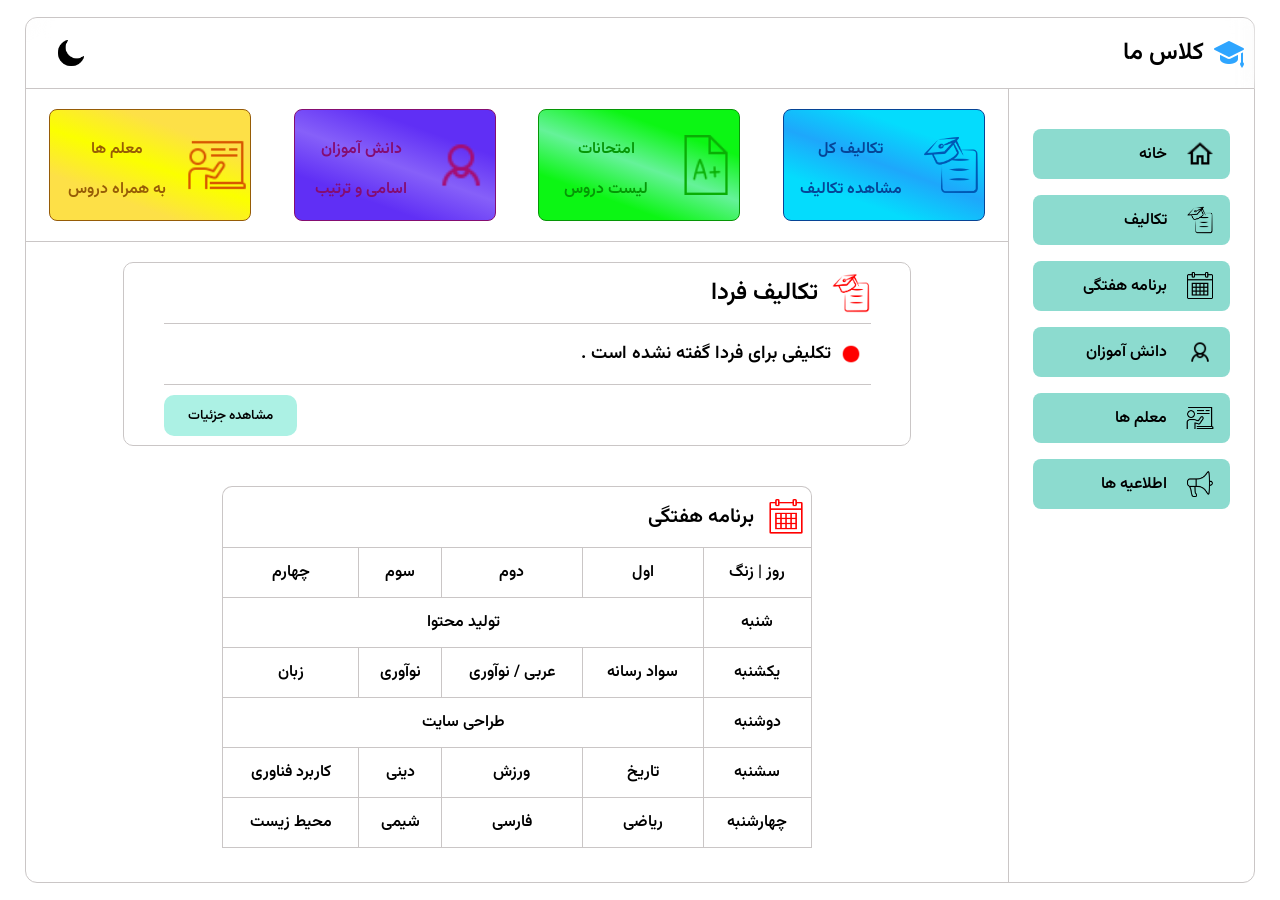
==== index.html @ 1eddeaf1 "Merge remote changes" ====
<!DOCTYPE html>
<html lang="fa" dir="rtl">
<head>
    <meta charset="UTF-8">
    <meta name="viewport" content="width=device-width, initial-scale=1.0">
    <meta name="description" content="کلاس 203 امیرکبیر , روانی ترین انسان های کره زمین توی این کلاسن!">
    <title>کلاس 203 امیرکبیر | صفحه اصلی</title>
    <link rel="stylesheet" href="style.css">
    <style>
        
        #page-loader {
            position: fixed;
            inset: 0;
            z-index: 9999;
            display: flex;
            align-items: center;
            justify-content: center;
            background: white;
            opacity: 0;
            animation: loader-in .3s ease .1s forwards;
        }
        html.pre-dark #page-loader { background: black; }
        #page-loader.hide {
            opacity: 0 !important;
            visibility: hidden;
            transition: opacity .25s ease, visibility .25s;
            animation: none;
        }
        .loader-ring {
            width: 44px;
            height: 44px;
            border: 4px solid rgb(145 192 255 / 0.3);
            border-top-color: rgb(145 192 255);
            border-radius: 50%;
            animation: loader-spin .8s linear infinite;
        }
        @keyframes loader-in { to { opacity: 1; } }
        @keyframes loader-spin { to { transform: rotate(360deg); } }
    </style>
    <script>
        try {
            if (JSON.parse(localStorage.getItem("darkmode"))) {
                document.documentElement.classList.add("pre-dark");
            }
        } catch (e) {}
    </script>
    <link rel="icon" type="image/png" href="icon/student.png">
    <link rel="manifest" href="/amirkabir/manifest.json">
    <meta name="theme-color" content="#000000">
    <script type="application/ld+json">
    {
    "@context": "https://schema.org",
    "@type": "WebSite",
    "name": "کلاس 203 امیرکبیر",
    "alternateName": "امیرکبیر کلاس 203",
    "url": "https://amincharb.github.io/amirkabir/"
    }
    </script>
</head>
<body>
    <div id="page-loader" aria-hidden="true"><div class="loader-ring"></div></div>
    <script>
        (function () {
            const loader = document.getElementById("page-loader");
            const hide = () => loader.classList.add("hide");

            if (document.readyState === "complete") hide();
            else window.addEventListener("load", hide);

            window.addEventListener("pageshow", hide);
            setTimeout(hide, 10000);
        })();
    </script>

    <div class="fix-fstk">
        <div class="deta-fstk">
            <div class="deta-head">
                <img src="icon/close.png" alt="" class="imgc">
            </div>
            <div class="div-mtnf">
                <div class="mtnf"></div>
                <!-- <p class="mtnf-time" style="padding-top: 0;">منابع : </p>
                <p class="mtnf-time" style="padding: 0; margin-top: -16px;">

                    <span onclick="window.location.href = 'AllHomeWork.html?homework=24aban'">24 آبان</span>
                </p> -->
            </div>
        </div>
    </div>

    <!-- <div class="div-fix-update" id="update">
        <div class="fix-update">
            <p>سایت آپدیت شد !!!</p>
            <p>- صفحه جدید : </p>
            <p>به دلیل درخواست های فراوان برخی افراد کلاس بلاخره صفحه و بخش جدید امتحانات ساخته شد . در این بخش اطلاعاتی درباره زمان برگزاری امتحان و نمونه سوالات و ... قرار میگیرن</p>
            <p>- رفع باگ های ریز :</p>
            <p>وقتی حالت صفحه تاریک میشد و صفحه رفرش میشد یه چشمک بدی میزد الان رفع شده</p>

            <p class="up-nos">نسخه جدید : 1.2</p>
            <button class="up-btn" id="upbtn">فهمیدم</button>
        </div>
    </div> -->

    <div class="big-cont">
        <div class="head">
            <div class="div-hat">
                <img src="icon/student.png" alt="" class="hat">
            </div>
            <div class="div-myc">
                <p class="myc">کلاس ما</p>
            </div>
            <div class="div-sm">
                <img src="icon/moon.png" alt="" class="sm" id="sm">
            </div>
        </div>
        <div class="cont">
            <div class="menu">
                <div class="bhs rtp" onclick="srvcH()">
                    <div class="div-bhsimg">
                        <img src="icon/home.png" alt="" class="bhsimg">
                    </div>
                    <h2 class="bhsmtn">خانه</h2>
                </div>
                <div class="bhs" onclick="srvcT()">
                    <div class="div-bhsimg">
                        <img src="icon/homework.png" alt="" class="bhsimg">
                    </div>
                    <h2 class="bhsmtn">تکالیف</h2>
                </div>
                <div class="bhs" onclick="srvcW()">
                    <div class="div-bhsimg">
                        <img src="icon/weekly.png" alt="" class="bhsimg">
                    </div>
                    <h2 class="bhsmtn">برنامه هفتگی</h2>
                </div>
                <div class="bhs" onclick="srvcM()">
                    <div class="div-bhsimg">
                        <img src="icon/person.png" alt="" class="bhsimg">
                    </div>
                    <h2 class="bhsmtn">دانش آموزان</h2>
                </div>
                <div class="bhs" onclick="srvcS()">
                    <div class="div-bhsimg">
                        <img src="icon/teacher.png" alt="" class="bhsimg">
                    </div>
                    <h2 class="bhsmtn">معلم ها</h2>
                </div>
                <div class="bhs" onclick="srvcE()">
                    <div class="div-bhsimg">
                        <img src="icon/announcement.png" alt="" class="bhsimg">
                    </div>
                    <h2 class="bhsmtn">اطلاعیه ها</h2>
                </div>
            </div>
            <div class="main">
                <div class="besti" id="target-home">
                    <div class="boxs box1" onclick="window.location.href = 'AllHomeWork.html'">
                        <div class="div-icon">
                            <img src="icon/homework.png" alt="" class="ic ic1">
                        </div>
                        <div class="sgbt">
                            <p class="lg sgbt-mtn1">تکالیف کل</p>
                            <p class="lg2 sgbt-mtn2">مشاهده تکالیف</p>
                        </div>
                    </div>
                    <div class="boxs box2" onclick="window.location.href = 'exams.html'">
                        <div class="div-icon">
                            <img src="icon/exam.png" alt="" class="ic ic2">
                        </div>
                        <div class="sgbt">
                            <p class="lg sgbt-mtn3">امتحانات</p>
                            <p class="lg2 sgbt-mtn4">لیست دروس</p>
                        </div>
                    </div>
                    <div class="boxs box3" onclick="window.location.href = 'students.html'">
                        <div class="div-icon">
                            <img src="icon/person.png" alt="" class="ic ic3">
                        </div>
                        <div class="sgbt">
                            <p class="lg sgbt-mtn5">دانش آموزان</p>
                            <p class="lg2 sgbt-mtn6">اسامی و ترتیب</p>
                        </div>
                    </div>
                    <div class="boxs box4" onclick="window.location.href = 'teachers.html'">
                        <div class="div-icon">
                            <img src="icon/teacher.png" alt="" class="ic ic4">
                        </div>
                        <div class="sgbt">
                            <p class="lg sgbt-mtn7">معلم ها</p>
                            <p class="lg2 sgbt-mtn8">به همراه دروس</p>
                        </div>
                    </div>
                </div>
                <!-- <div id="besti-msg" class="besti-msg">
                    <div class="div-msg">
                        <div class="close-msg-div">
                            <img src="icon/close.png" alt="" class="close-msg" id="close-msg">
                        </div>
                        <p>به دلیل درخواست ها و التماس های زیاد برخی افراد کلاس صفحه و بخش جدید امتحانات در دست ساخت قرار گرفت . اگر ایده خاصی برای این صفحه مدنظر شما است ممنون میشم به آیدی من در تلگرام <a href="tg://resolve?domain=chqrb" class="a-1">chqrb@</a> اطلاع دهید .</p>
                    </div>
                </div> -->
                <div class="besti2" id="target-hw">
                    <div class="tks">
                        <div class="tks-head">
                            <div class="div-tk">
                                <img src="icon/homework.png" alt="" class="img-tk">
                            </div>
                            <div class="div-mtntk">
                                <p class="mtn-tk">تکالیف فردا</p>
                            </div>
                        </div>


                        <div class="tksd">
                            <div class="div-tk">
                                <img src="icon/red.png" alt="" class="img-tk trfr">
                            </div>
                            <div class="div-fstk ijiefh">
                                <p class="mtn-tk fstk fstk-1">تکلیفی برای فردا گفته نشده است .</p>
                            </div>
                            <div class="div-fstk">
                                <p class="mtn-tk fstk salti"></p>
                            </div>
                        </div>


                        <!--  -->
                        <!--  -->
                        <!--  -->

                        <!-- <div class="tksd">
                            <div class="div-tk">
                                <img src="icon/red.png" alt="" class="img-tk trfr">
                            </div>
                            <div class="div-fstk ijiefh">
                                <p class="mtn-tk fstk fstk-1">فارسی : 
                                    شعر صفحه 15 رو حفظ کنید</p>
                            </div>
                            <div class="div-fstk">
                                <p class="mtn-tk fstk salti"></p>
                            </div>
                        </div> -->

                        <!-- <div class="tksd">
                            <div class="div-tk">
                                <img src="icon/red.png" alt="" class="img-tk trfr">
                            </div>
                            <div class="div-fstk ijiefh">
                                <p class="mtn-tk fstk fstk-2">کاربرد فناوری : 
                                    پرسش از سوالات پودمان دو و وارد کردن سوالات پودمان اول در یک دفتر یا برگه A4 و وارد کردن سوالات داده شده پودمان دوم</p>
                            </div>
                            <div class="div-fstk">
                                <p class="mtn-tk fstk salti"></p>
                            </div>
                        </div> -->

                        <!-- <div class="tksd">
                            <div class="div-tk">
                                <img src="icon/red.png" alt="" class="img-tk trfr">
                            </div>
                            <div class="div-fstk ijiefh">
                                <p class="mtn-tk fstk fstk-3">زبان : 
                                    پرسش از اول کتاب تا صفحه 24 ، خوندن و معنی کردن reading رو بلد باشید میپرسه و وارد کردن جواب تمرین reading صفحه 25</p>
                            </div>
                            <div class="div-fstk">
                                <p class="mtn-tk fstk salti"></p>
                            </div>
                        </div> -->

                        <!-- <div class="tksd">
                            <div class="div-tk">
                                <img src="icon/red.png" alt="" class="img-tk trfr">
                            </div>
                            <div class="div-fstk ijiefh">
                                <p class="mtn-tk fstk fstk-4">محیط زیست : 
                                    وارد کردن ادامه سوالات درس اول</p>
                            </div>
                            <div class="div-fstk">
                                <p class="mtn-tk fstk salti"></p>
                            </div>
                        </div> -->

                        <!--  -->

                        <div class="div-btnall">
                            <button class="btnall">مشاهده جزئیات</button>
                        </div>

                        <!--  -->
                    </div>
                </div>
                <div class="besti3" id="target-weekly">
                    <div class="thh">
                        <div class="div-imgt">
                            <img src="icon/weekly.png" alt="" class="imgt">
                        </div>
                        <div class="div-mtnt">
                            <p class="mtnt">برنامه هفتگی</p>
                        </div>
                    </div>
                    <table class="week">
                        <thead>
                            <th>روز | زنگ</th>
                            <th>اول</th>
                            <th>دوم</th>
                            <th>سوم</th>
                            <th>چهارم</th>
                        </thead>
                        <tbody>
                            <tr>
                                <th>شنبه</th>
                                <td colspan="4">تولید محتوا</td>
                            </tr>
                            <tr>
                                <th>یکشنبه</th>
                                <td>سواد رسانه</td>
                                <td>عربی / نوآوری</td>
                                <td>نوآوری</td>
                                <td>زبان</td>
                            </tr>
                            <tr>
                                <th>دوشنبه</th>
                                <td colspan="4">طراحی سایت</td>
                            </tr>
                            <tr>
                                <th>سشنبه</th>
                                <td>تاریخ</td>
                                <td>ورزش</td>
                                <td>دینی</td>
                                <td>کاربرد فناوری</td>
                            </tr>
                            <tr>
                                <th>چهارشنبه</th>
                                <td>ریاضی</td>
                                <td>فارسی</td>
                                <td>شیمی</td>
                                <td>محیط زیست</td>
                            </tr>
                        </tbody>
                    </table>
                </div>
                <div class="besti4">
                    <div class="teach" id="target-teacher">
                        <div class="teh">
                            <div class="div-imgs">
                                <img src="icon/person.png" alt="" class="imgs">
                            </div>
                            <div class="div-mtns">
                                <p class="mtns">دانش آموزان</p>
                            </div>
                        </div>
                        <div class="tehd">
                            <div class="tehd-name">متین آقالو</div>
                            <div class="tehd-num">1</div>
                        </div>
                        <div class="tehd">
                            <div class="tehd-name">مهرداد اسپنانی</div>
                            <div class="tehd-num">2</div>
                        </div>
                        <div class="tehd">
                            <div class="tehd-name">آرمین اسدی</div>
                            <div class="tehd-num">3</div>
                        </div>
                        <div class="tehd">
                            <div class="tehd-name">مهدی اکبری</div>
                            <div class="tehd-num">4</div>
                        </div>
                        <div class="tehd">
                            <div class="tehd-name">مهدی ایمانی</div>
                            <div class="tehd-num">5</div>
                        </div>
                        <div class="tehd">
                            <div class="tehd-name">محمد امین برادری</div>
                            <div class="tehd-num">6</div>
                        </div>
                        <div class="tehd">
                            <div class="div-btnt">
                                <button class="btnt" onclick="window.location.href = 'students.html'">لیست کامل دانش آموزان</button>
                            </div>
                        </div>
                    </div>
                </div>
                <div class="besti5" id="target-student">
                    <div class="teachs">
                        <div class="teh">
                            <div class="div-imgm">
                                <img src="icon/teacher.png" alt="" class="imgm">
                            </div>
                            <div class="div-mtnm">
                                <p class="mtnm">معلم ها</p>
                            </div>
                        </div>
                        <div class="tehd">
                            <div class="tehd-name">اکبری</div>
                            <div class="tehd-num tehd-num2">تاریخ و دینی</div>
                        </div>
                        <div class="tehd">
                            <div class="tehd-name">حسینی زارع</div>
                            <div class="tehd-num tehd-num2">فارسی</div>
                        </div>
                        <div class="tehd">
                            <div class="tehd-name">خاجه پور</div>
                            <div class="tehd-num tehd-num2">زبان</div>
                        </div>
                        <div class="tehd">
                            <div class="div-btnt">
                                <button class="btnt" onclick="window.location.href = 'teachers.html'">لیست کامل معلم ها</button>
                            </div>
                        </div>
                    </div>
                </div>
                <div class="besti6" id="target-etela">
                    <div class="etela">
                        <div class="eh">
                            <div class="div-imge">
                                <img src="icon/announcement.png" alt="" class="imge">
                            </div>
                            <div class="div-mtne">
                                <p class="mtne">اطلاعیه ها</p>
                            </div>
                        </div>
                        <!--  -->
                        <div class="news1 new">
                            <div class="new-title">
                                <div class="div-imgn">
                                    <img src="icon/red.png" alt="" class="imgn">
                                </div>
                                <div class="div-mtnn">
                                    <p class="mtnn">آزمون غربالگری و استعدادیابی</p>
                                </div>
                            </div>
                            <div class="new-info">
                                <p class="mtni">حداکثر تا روز شنبه وارد سامانه <a href="https://my.medu.ir" target="_blank">my.medu.ir</a> شوید و در بخش نماد 2 آزمون غربالگری و استعدادیابی را انجام دهید و پس از انجام به پیوی آقای تلخابی <a href="https://ble.ir/reza5257" class="a-1">reza5257@</a> در پیام رسان بله اطلاع دهید .</p>
                                <!-- <p class="mtni">در این بخش اطلاهیه هایی از جمله تعطیلی و جلسه و غیره گفته میشود</p> -->
                            </div>
                            <div class="new-date">
                                <p class="date">1405/07/18 - شنبه</p>
                            </div>
                        </div>
                        <!--  -->
                    </div>
                </div>
                <div class="site-footer">
                    <div class="footer-line"></div>
                    <div class="telegram-footer">
                        <span>جوین کانال تلگرام بشید:</span>
                        <a href="tg://resolve?domain=charbkabir" rel="noopener noreferrer">
                            charbkabir@
                        </a>
                    </div>

                    <p class="footer-made">
                        ساخته شده توسط <span>چرب ترین آدم دنیا</span>
                    </p>

                    <p class="footer-version">
                        نسخه سایت <b>1.2</b>
                    </p>
                </div>
            </div>
        </div>
    </div>

    <script src="script.js"></script>

    <script src="pwa.js"></script>
</body>
</html>
                                            <!-- #taklif -->
                    <!-- 
                        <div class="tksd">
                            <div class="div-tk">
                                <img src="/icon/red.png" alt="" class="img-tk trfr">
                            </div>
                            <div class="div-fstk ijiefh">
                                <p class="mtn-tk fstk">فردا تکلیفی نداریم .</p>
                            </div>
                            <div class="div-fstk">
                                <p class="mtn-tk fstk salti"></p>
                            </div>
                        </div>
                        <div class="div-btnall">
                            <button class="btnall">مشاهده جزئیات</button>
                        </div>
                    -->


<!-- git add .
git commit -m "Merge remote changes"
git push origin main -->

                <!-- <div class="mtnf-time randomaqua" onclick="window.location.href = 'AllHomeWork.html?homework=20aban'"><b>منبع : </b>تکلیف شماره 50# <span>20 آبان</span></div>
                <div class="mtnf-time"><b>مهلت انجام تکالیف :</b> تا فردا چهارشنبه <span>1405/08/27</span></div> -->
---- style.css ----
* {
    font-family: "sb";
    user-select: none;
    -webkit-user-select: none;
    -webkit-tap-highlight-color: transparent;
}
html , body {
    margin: 0;
    height: 100%;
}
body {
    background-color: white;
    display: flex;
    align-items: center;
    justify-content: center;
}

.big-cont {
    width: 96%;
    border: 1px solid rgb(202, 198, 198);
    height: 96%;
    border-radius: 12px;
    display: flex;
    flex-direction: column;
}
.head {
    width: 100%;
    height: 70px;
    border-bottom: 1px solid rgb(202, 198, 198);
    flex-shrink: 0;
    display: flex;
    align-items: center;
    justify-content: flex-start;
    background: rgba(255, 255, 255, 0);
    backdrop-filter: blur(10px);
    -webkit-backdrop-filter: blur(10px);
    border-top-left-radius: 12px;
    border-top-right-radius: 12px;
}
.div-hat {
    width: 50px;
    display: flex;
    align-items: center;
    justify-content: center;
}
.hat {
    width: 30px;
    filter: brightness(0) saturate(100%) invert(75%) sepia(32%) saturate(10000%) hue-rotate(183deg) brightness(102%) contrast(101%);
}
.div-myc {
    display: flex;
    align-items: center;
    justify-content: center;
}
.myc {
    font-size: 24px;
}
.div-sm {
    display: flex;
    align-items: center;
    justify-content: end;
    flex: 1;
}
.sm {
    width: 30px;
    cursor: pointer;
    padding-left: 30px;
}
.cont {
    flex: 1;
    display: flex;
    min-height: 0;
}
.menu {
    border-left: 1px solid rgb(202, 198, 198);
    width: 20%;
    flex-shrink: 0;
    display: flex;
    flex-direction: column;
    align-items: center;
}
.bhs {
    width: 80%;
    height: 50px;
    /* border: 1px solid rgb(202, 198, 198); */
    margin: 8px;
    border-radius: 8px;
    cursor: pointer;
    transition: background-color .1s ease-in-out;
    display: flex;
    align-items: center;
    justify-content: flex-start;
    background-color: #8cdbcf;
}
.bhs:hover {
    background-color: rgb(228 236 255);
}
.rtp {
    margin-top: 40px;
}
.div-bhsimg {
    width: 30%;
    display: flex;
    align-items: center;
    justify-content: center;
}
.bhsimg {
    width: 28px;
}
.bhsmtn {
    font-size: 16px;
    text-align: center;
    padding: 4px;
}

.greenspan {
    color: green;
}
.main {
    flex: 1;
    min-width: 0;
    min-height: 0;
    overflow-y: auto;
    overflow-x: hidden;
    overscroll-behavior: none;
    transition: transform 0.35s cubic-bezier(.25, .8, .25, 1);
    will-change: transform;
}
.main > * {
    translate: 0 var(--elastic-y, 0px);
}

.main.elastic-return > * {
    transition: translate 0.35s cubic-bezier(.25, .8, .25, 1);
}
.main::-webkit-scrollbar {
    width: 4px;
}
.main::-webkit-scrollbar-track {
    background-color: white;
}
.main::-webkit-scrollbar-thumb {
    background-color: rgb(145 192 255);
    border-radius: 10px;
}
.main.light::-webkit-scrollbar-track {
    background-color: white;
}
.main.dark::-webkit-scrollbar-track {
    background-color: black;
}


.besti {
    width: 100%;
    height: auto;
    border-bottom: 1px solid rgb(202, 198, 198);
    display: flex;
    align-items: center;
    justify-content: space-evenly;
    flex-wrap: wrap;
}
.boxs {
    width: 200px;
    height: 110px;
    border-radius: 8px;
    cursor: pointer;
    margin: 20px;
    display: flex;
    border: 1px solid currentColor;
}

.box1 {
    background: linear-gradient(200deg , #04dcfd , #04dcfd , #1ea7fb , #04dcfd , #04dcfd);
    color: rgb(6, 68, 150);
}
.box2 {
    background: linear-gradient(200deg , #0cf614 , #0cf614 , #65f299 , #0cf614 , #0cf614);
    color: rgb(6, 150, 6);
}
.box3 {
    background: linear-gradient(200deg , #602ff5 , #602ff5 , #8660f9 , #602ff5 , #602ff5);
    color: rgb(133 13 113)
}
.box4 {
    background: linear-gradient(200deg , #FDE047 , #FDE047 , #fbff00 , #FDE047 , #FDE047);
    color: rgb(150, 92, 6);
}
.besti-msg {
    width: 80%;
    height: auto;
    margin: 20px auto;
    border-radius: 10px;
    display: none;
    justify-content: center;
    align-items: center;
}
.div-msg {
    width: 60%;
    height: auto;
    background-color: rgb(36 213 148);
}
.div-msg p {
    padding: 10px;
    padding-top: 0px;
    margin: 0 auto;
    text-align: justify;
}
.close-msg {
    width: 24px;
    cursor: pointer;
    padding: 5px;
    padding-bottom: 0px;
}
.besti2 {
    overflow: hidden;
}
.tks {
    width: 80%;
    height: auto;
    border: 1px solid rgb(202, 198, 198);
    margin: 20px auto;
    border-radius: 10px;
}
.div-icon {
    /* border: 1px solid black; */
    flex: 1;
    display: flex;
    align-items: center;
    justify-content: center;
}
.ic {
    width: 60px;
}
.ic1 {
    filter: brightness(0) saturate(100%) invert(24%) sepia(94%) saturate(1987%) hue-rotate(198deg) brightness(82%) contrast(101%);
}
.ic2 {
    filter: brightness(0) saturate(100%) invert(47%) sepia(97%) saturate(1467%) hue-rotate(82deg) brightness(89%) contrast(105%);
    /* animation: ic2 1s ease-in-out infinite; */
}
.ic3 {
    filter: brightness(0) saturate(100%) invert(15%) sepia(98%) saturate(2705%) hue-rotate(303deg) brightness(89%) contrast(105%);
}
.ic4 {
    filter: brightness(0) saturate(100%) invert(35%) sepia(91%) saturate(1221%) hue-rotate(4deg) brightness(91%) contrast(105%);
}
@keyframes ic2 {
    to {
        transform: rotate(0deg);
    }
    from {
        transform: rotate(-360deg);
    }
}
.sgbt {
    /* border: 1px solid black; */
    flex: 2;
    display: flex;
    flex-direction: column;
    align-items: center;
    justify-content: center;
}
.lg {
    height: 8px;
}
.lg2 {
    height: 16px;
}
.tks-head {
    margin: 0 auto;
    width: 90%;
    height: 60px;
    /* border-bottom: 1px solid rgb(202, 198, 198); */
    display: flex;
    align-items: center;
}
.div-tk {
    width: 40px;
    height: 40px;
    display: flex;
    align-items: center;
    justify-content: center;
    flex-direction: 1;
}
.img-tk {
    width: 100%;
    filter: brightness(0) saturate(100%) invert(15%) sepia(98%) saturate(7471%) hue-rotate(358deg) brightness(101%) contrast(118%);
    padding: 10px;
}
.div-mtntk {
    width: 120px;
    display: flex;
    align-items: center;
    justify-content: flex-end;
    font-size: 24px;
}
.fix-fstk {
    width: 100%;
    height: 100%;
    background-color: rgba(0, 0, 0, 0.82);
    position: fixed;
    z-index: 100;
    display: none;
    align-items: center;
    justify-content: center;
}
.deta-fstk {
    width: 40%;
    height: auto;
    background-color: white;
    border-radius: 12px;
    animation: stdCardIn .25s ease;
}
.deta-head {
    width: 100%;
    height: 50px;
    display: flex;
    align-items: center;
}
.imgc {
    width: 30px;
    cursor: pointer;
    padding: 12px;
}
.div-mtnf {
    width: 100%;
    height: auto;
}
.mtnf-time {
    text-align: justify;
    padding: 8px;
    width: 100%;
    display: flex;
    align-items: center;
    flex-wrap: wrap;
    column-gap: 24px;
    row-gap: 8px;
}
@media (max-width: 350px) {
    .mtnf-time {
        column-gap: 8px;
    }
}
@media (min-width: 450px) {
    .mtnf-time {
        column-gap: 8px;
    }
}
@media (min-width: 500px) {
    .mtnf-time {
        column-gap: 3px;
    }
}
@media (min-width: 570px) {
    .mtnf-time {
        column-gap: 16px;
    }
}
@media (min-width: 650px) {
    .mtnf-time {
        column-gap: 26px;
    }
}
@media (min-width:860px) {
    .mtnf-time {
        column-gap: 18px;
    }
}
@media (min-width:970px) {
    .mtnf-time {
        column-gap: 12px;
    }
}
@media (min-width:1140px) {
    .mtnf-time {
        column-gap: 28px;
    }
}
@media (min-width:1310px) {
    .mtnf-time {
        column-gap: 20px;
    }
}
@media (min-width:1490px) {
    .mtnf-time {
        column-gap: 16px;
    }
}
@media (min-width:1680px) {
    .mtnf-time {
        column-gap: 28px;
    }
}
@media (min-width:1860px) {
    .mtnf-time {
        column-gap: 22px;
    }
}
.mtnf-time span {
    padding-left: 16px;
    padding-right: 16px;
    padding-bottom: 5px;
    padding-top: 5px;
    border-radius: 18px;
    border: 2px solid rgb(196, 255, 242);
    background-color: rgb(241, 241, 241);
    box-shadow: 1px 1px 1px 1px rgb(161, 161, 161);
    cursor: pointer;
    transition: all 0.15s ease;
}
.mtnf-time span:active {
    scale: 0.9;
}
.mtnf {
    text-align: justify;
    width: 85%;
    padding: 15px;
}
.mtnf-line {
    margin-top: 10px;
    line-height: 1.9;
}
.div-mtnf:nth-child(2) {
    padding: 0px 15px 0px 0px;
}
.randomaqua {
    cursor: pointer;
    animation: colormtnf infinite 2s ease-in;
}
.randomaqua:hover {
    color: rgb(0, 180, 251);
    transition: all .2s ease;
    text-decoration: underline;
    text-underline-offset: 8px;
}
.randomaqua span {
    color: red;
}
@keyframes colormtnf {
    0% {
        color: black;
    }
    50% {
        color: red;
    }
    100% {
        color: black;
    }
}
.div-fix-update {
    display: none;
    align-items: center;
    justify-content: center;
    position: fixed;
    width: 100%;
    height: 100%;
    z-index: 100;
    background-color: rgba(0 , 0 , 0 , 0.82);
}
.fix-update {
    width: 400px;
    height: 400px;
    border: 1px solid #e8f2ff;
    color: white;
    background-color: rgba(0 , 0 , 0 , 0.82);
    backdrop-filter: blur(12px);
    -webkit-backdrop-filter: blur(6px);
    /* color: #0b3d91; */
    /* background-color: rgba(0, 255, 255, 0.9); */
    border-radius: 12px;
    animation: stdCardIn2 1s ease;
    position: relative;
}
@keyframes stdCardIn2 {
    from {
        opacity: 0;
        transform: scale(.94) translateY(30px);
    }

    to {
        opacity: 1;
        transform: scale(1) translateY(0);
    }
}
.fix-update p:nth-child(1) {
    margin: 0;
    padding: 10px;
    text-align: center;
    font-size: 20px;
}
.fix-update p:nth-child(2) {
    margin: 0;
    padding: 4px;
    padding-right: 16px;
    font-size: 20px;
}
.fix-update p:nth-child(3) {
    margin: 0;
    padding: 10px;
    font-size: 18px;
    text-align: justify;
}
.fix-update p:nth-child(4) {
    margin: 0;
    padding: 4px;
    padding-right: 16px;
    font-size: 20px;
}
.fix-update p:nth-child(5) {
    margin: 0;
    padding: 10px;
    font-size: 18px;
    text-align: justify;
}
.up-nos {
    position: absolute;
    bottom: 8px;
    right: 12px;
    margin: 0;
    font-size: 13px;
}
.up-btn {
    position: absolute;
    bottom: 10px;
    left: 20px;
    padding-left: 20px;
    padding-right: 20px;
    font-size: 18px;
    color: #0b3d91;
    background: none;
    border: 1px solid #e8f2ff;
    border-radius: 12px;
    cursor: pointer;
    transition: all .3s ease;
}
.up-btn:hover {
    color: black;
    background: white;
    border: 1px solid #0b3d91;
}
.up-btn:active {
    scale: 0.95;
}
.blue-circle {
    filter: brightness(0) saturate(100%) invert(11%) sepia(98%) saturate(6991%) hue-rotate(215deg) brightness(66%) contrast(91%);
    width: 16px;
    padding-right: 10px;
    padding-left: 10px;
}
@media (max-width: 420px) {
    .fix-update {
        scale: 0.9;
    }
    .up-nos {
        font-size: 14px;
    }
}
@media (max-width: 380px) {
    .fix-update {
        scale: 0.8;
    }
}
@media (max-width: 360px) {
    .fix-update {
        width: 350px;
        height: 350px;
    }
    .fix-update p:nth-child(1) {
        font-size: 18px;
    }
    .fix-update p:nth-child(2) {
        font-size: 18px;
    }
    .fix-update p:nth-child(3) {
        font-size: 16px;
    }
    .fix-update p:nth-child(4) {
        font-size: 18px;
    }
    .fix-update p:nth-child(5) {
        font-size: 16px;
    }
    .up-nos {
        font-size: 12px;
    }
}
@media (max-width: 320px) {
    .fix-update {
        scale: 0.7;
    }
}
.tksd {
    margin: 0 auto;
    width: 90%;
    height: 60px;
    border-top: 1px solid rgb(202, 198, 198);
    display: flex;
    align-items: center;
    overflow: hidden;
}
.trfr {
    width: 20px;
    min-width: 0;
    white-space: nowrap;
    overflow: hidden;
    text-overflow: clip;
}
.div-fstk {
    display: inline-flex;
    align-items: center;
    justify-content: flex-start;
    font-size: 24px;
    flex: 1.5;
}
.ijiefh {
    flex: 0.5;
}
.fstk {
    font-size: 18px;
    min-width: 0;
    white-space: nowrap;
    overflow: hidden;
    text-overflow: clip;
}
.salti {
    font-size: 16px;
    padding: 4px;
    min-width: 0;
    white-space: nowrap;
    overflow: hidden;
    text-overflow: clip;
}
.div-btnall {
    width: 90%;
    height: 60px;
    margin: auto;
    display: flex;
    justify-content: flex-end;
    align-items: center;
    border-top: 1px solid rgb(202, 198, 198);
}
.btnall {
    padding: 10px;
    padding-left: 24px;
    padding-right: 24px;
    cursor: pointer;
    background-color: #acf1e4;
    border-radius: 10px;
    border: none;
    font-family: "sb";
}
.btnall:hover {
    background-color: rgb(228 236 255);
}
.week {
    width: 60%;
    height: auto;
    border: 1px solid rgb(202, 198, 198);
    margin: 0 auto;
    border-radius: 10px;
    border-collapse: collapse;
}
tr , td , th {
    border: 1px solid rgb(202, 198, 198);
    text-align: center;
    padding: 12px;
}
.thh {
    width: 59.8%;
    height: 60px;
    border: 1px solid rgb(202, 198, 198);
    border-bottom: none;
    margin: auto;
    margin-top: 20px;
    border-radius: 10px 10px 0 0;
    display: flex;
    align-items: center;
}
.div-imgt {
    width: 50px;
    display: flex;
    align-items: center;
    justify-content: center;
}
.imgt {
    width: 36px;
    filter: brightness(0) saturate(100%) invert(15%) sepia(98%) saturate(7471%) hue-rotate(358deg) brightness(101%) contrast(118%);
}
.div-mtnt {
    width: 120px;
    display: flex;
    align-items: center;
    justify-content: center;
    font-size: 20px;
}
.etela {
    width: 60%;
    height: auto;
    border: 1px solid rgb(202, 198, 198);
    margin: 0 auto;
    margin-top: 40px;
    margin-bottom: 40px;
    border-radius: 10px;
}
.eh {
    width: 100%;
    height: 60px;
    border-bottom: 1px solid rgb(202, 198, 198);
    display: flex;
    align-items: center;
}
.div-imge {
    width: 50px;
    display: flex;
    align-items: center;
    justify-content: center;
}
.imge {
    width: 30px;
}
.div-mtne {
    width: 100px;
    display: flex;
    align-items: center;
    justify-content: center;
    font-size: 20px;
}
.imge {
    width: 36px;
    filter: brightness(0) saturate(100%) invert(15%) sepia(98%) saturate(7471%) hue-rotate(358deg) brightness(101%) contrast(118%);
}
.new {
    height: 135px;
    border-top: 1px solid rgb(202, 198, 198);
    border-bottom: 1px solid rgb(202, 198, 198);
    margin-top: 7px;
    margin-bottom: 7px;
}
.new-title ,
.new-info ,
.new-date { 
    height: 43px;
    display: flex;
    align-items: center;
}
.div-imgn {
    width: 40px;
    display: flex;
    align-items: center;
    justify-content: center;
}
.imgn {
    width: 20px;
}
.div-mtnn {
    width: 100%;
    display: flex;
    align-items: center;
    font-size: 19px;
}
.mtni , .date {
    padding-right: 30px;
    padding-left: 10px;
    text-align: justify;
    font-size: 14px;
}
.teach {
    width: 60%;
    height: 490px;
    border: 1px solid rgb(202, 198, 198);
    margin: 0 auto;
    margin-top: 40px;
    margin-bottom: 40px;
    border-radius: 10px;
}
.teh {
    width: 100%;
    height: 60px;
    display: flex;
    align-items: center;
}
.div-imgs {
    width: 50px;
    display: flex;
    align-items: center;
    justify-content: center;
}
.div-mtns {
    width: 140px;
    display: flex;
    align-items: center;
    justify-content: flex-start;
    font-size: 20px;
}
.imgs {
    width: 46px;
    filter: brightness(0) saturate(100%) invert(15%) sepia(98%) saturate(7471%) hue-rotate(358deg) brightness(101%) contrast(118%);
}
.tehd {
    width: 100%;
    height: 60px;
    border-top: 1px solid rgb(202, 198, 198);
    display: flex;
    align-items: center;
    justify-content: space-between;
}
.tehd-name {
    padding-right: 40px;
}
.tehd-num {
    padding-left: 40px;
    font-size: 18px;
    display: flex;
    align-items: center;
}
.tehd-num2 {
    font-size: 14px;
}
.div-btnt {
    width: 100%;
    height: 60px;
    margin: auto;
    display: flex;
    justify-content: center;
    align-items: center;
}
.btnt {
    padding: 10px;
    padding-left: 24px;
    padding-right: 24px;
    cursor: pointer;
    background-color: #acf1e4;
    border-radius: 10px;
    border: none;
    font-family: "sb";
}
.btnt:hover {
    background-color: rgb(228 236 255);
}
.teachs {
    width: 60%;
    height: 307px;
    border: 1px solid rgb(202, 198, 198);
    margin: 0 auto;
    margin-top: 40px;
    margin-bottom: 40px;
    border-radius: 10px;
}
.div-imgm {
    width: 50px;
    display: flex;
    align-items: center;
    justify-content: center;
}
.imgm {
    width: 36px;
    filter: brightness(0) saturate(100%) invert(15%) sepia(98%) saturate(7471%) hue-rotate(358deg) brightness(101%) contrast(118%);
}
.div-mtnm {
    width: 80px;
    display: flex;
    align-items: center;
    justify-content: center;
    font-size: 20px;
}
.a-1 {
    text-decoration: none;
}



















@font-face {
    font-family: "bl";
    src: url(font/Vazirmatn-Black.ttf) format(truetype);
}
@font-face {
    font-family: "bo";
    src: url(font/Vazirmatn-Bold.ttf) format(truetype);
}
@font-face {
    font-family: "eb";
    src: url(font/Vazirmatn-ExtraBold.ttf) format(truetype);
}
@font-face {
    font-family: "el";
    src: url(font/Vazirmatn-ExtraLight.ttf) format(truetype);
}
@font-face {
    font-family: "li";
    src: url(font/Vazirmatn-Light.ttf) format(truetype);
}
@font-face {
    font-family: "me";
    src: url(font/Vazirmatn-Medium.ttf) format(truetype);
}
@font-face {
    font-family: "re";
    src: url(font/Vazirmatn-Regular.ttf) format(truetype);
}
@font-face {
    font-family: "sb";
    src: url(font/Vazirmatn-SemiBold.ttf) format(truetype);
}
@font-face {
    font-family: "th";
    src: url(font/Vazirmatn-Thin.ttf) format(truetype);
}
/*=================================================================================================================*/



/* ========================================
   اندازه مرجع: 1351 × 768
   ======================================== */

.big-cont {
    width: 96%;
    max-width: 1700px;
    height: 96%;
    max-height: 1000px;
}


/* ========================================
   لپ‌تاپ‌ها و صفحه‌های متوسط
   ======================================== */

@media (max-width: 1000px) {

    .big-cont {
        width: 96%;
        height: 96%;
    }

    .menu {
        width: 22%;
    }

    .bhs {
        width: 86%;
    }

    .bhsmtn {
        font-size: 14px;
    }

    .boxs {
        width: 180px;
        height: 100px;
        margin: 12px;
    }

    .week,
    .thh {
        width: 90%;
    }

    .etela,
    .teach,
    .teachs {
        width: 88%;
    }

    .deta-fstk {
        width: 60%;
    }

    .head-inp, 
    .hm {
        width: 80%;
    }
    .div-msg {
        width: 90%;
    }
}

/* ========================================
موبایل
======================================== */
@media (max-width: 800px) {
    .tehd-num2 {
        font-size: 12px;
}
}

@media (max-width: 700px) {

    html,
    body {
        width: 100%;
        min-height: 100%;
    }

    body {
        align-items: stretch;
        justify-content: stretch;
    }


    /* قاب اصلی */

    .big-cont {
        width: 100%;
        max-width: none;

        height: 100vh;
        max-height: none;

        border: none;
        border-radius: 0;
    }


    /* هدر */

    .head {
        height: 60px;
    }

    .div-hat {
        width: 48px;
    }

    .hat {
        width: 28px;
    }

    .myc {
        font-size: 21px;
    }


    /* محتوای اصلی از حالت کنار هم
       به حالت بالا و پایین */

    .cont {
        flex-direction: column;
    }


    /* منوی سمت راست → منوی بالای صفحه */

    .menu {
        width: 100%;
        height: auto;

        padding: 5px;
        box-sizing: border-box;

        border-left: none;
        border-bottom: 1px solid rgb(202, 198, 198);

        display: grid;

        grid-template-columns:
            repeat(3, minmax(0, 1fr));

        gap: 5px;
    }

    .deta-fstk {
        width: 80%;
        font-size: 13px;
    }


    .bhs,
    .rtp {
        width: auto;
        height: 44px;

        margin: 0;
        min-width: 0;
    }

    .rtp {
        margin-top: 0;
    }

    .div-bhsimg {
        width: 34%;
    }

    .bhsimg {
        width: 22px;
    }

    .bhsmtn {
        font-size: 12px;
        padding: 2px;
        margin: 0;

        white-space: nowrap;
        overflow: hidden;
        text-overflow: ellipsis;
    }


    /* محتوای اصلی */

    .main {
        width: 100%;
        overflow-x: hidden;
    }


    /* کارت‌های بالا */

    .besti {
        padding: 4px 0;
    }

    .boxs {
        width: calc(50% - 18px);
        height: 90px;
        margin: 8px;
    }

    .ic {
        width: 45px;
    }

    .lg {
        font-size: 15px;
    }

    .lg2 {
        font-size: 12px;
    }


    /* تکالیف */

    .tks {
        width: 94%;
        margin: 12px auto;
    }

    .tks-head,
    .tksd {
        width: 92%;
    }

    .div-mtntk {
        width: 100px;
        font-size: 18px;
    }

    .fstk {
        font-size: 13.5px;
    }

    .salti {
        font-size: 11px;
    }


    /* عنوان برنامه هفتگی */

    .thh {
        width: 94%;
        margin-top: 12px;
        height: 52px;
    }


    /* جدول */

    .week {
        width: 94%;
        font-size: 12px;
    }

    tr,
    td,
    th {
        padding: 8px 4px;
    }

    .div-imgt {
        width: 42px;
    }

    .imgt {
        width: 28px;
    }

    .div-mtnt {
        width: 100px;
        font-size: 17px;
    }


    /* اطلاعیه‌ها */

    .etela,
    .teach,
    .teachs {
        width: 94%;

        height: auto;

        margin-top: 20px;
        margin-bottom: 20px;
    }
    .etela {
        height: auto;
    }
    .teachs {
        min-height: 300px;
    }

    .teh {
        height: 52px;
    }

    .div-imgs {
        width: 42px;
    }

    .imgs {
        width: 28px;
    }

    .div-mtns {
        width: 90px;
        font-size: 17px;
    }
    .eh {
        height: 52px;
    }

    .div-imge {
        width: 42px;
    }

    .imge {
        width: 28px;
    }

    .div-mtne {
        width: 90px;
        font-size: 17px;
    }

    .new {
        height: auto;
        min-height: 135px;
    }

    .mtni,
    .date {
        padding-right: 12px;
        padding-left: 8px;
        font-size: 12px;
    }

    .mtnn {
        font-size: 15px;
    }
    .div-msg {
        font-size: 14px;
    }
}


/* ========================================
   موبایل‌های خیلی کوچک
   مناسب عرض 300px
   ======================================== */
@media (max-width: 400px) {
    .tehd-num2 {
        font-size: 12px;
    }
}

@media (max-width: 380px) {

    /* منو دو ستونه */

    .menu {
        grid-template-columns:
            repeat(2, minmax(0, 1fr));
    }


    /* کارت‌ها یک ستونه */

    .besti {
        flex-direction: column;
    }

    .boxs {
        width: calc(100% - 20px);
        height: 82px;
        margin: 5px 10px;
    }

    .fstk {
        white-space: nowrap;
    }


    /* جدول کوچک‌تر */

    .week {
        font-size: 10px;
    }

    tr,
    td,
    th {
        padding: 7px 2px;
    }


    /* متن منو */

    .bhsmtn {
        font-size: 11px;
    }
    .deta-fstk {
        font-size: 11px;
    }
}

/* =========================
   فوتر سایت
   ========================= */

.site-footer {
    width: 90%;
    margin: 60px auto 25px;
    padding: 25px 10px;
    box-sizing: border-box;
    text-align: center;
}

.footer-line {
    width: 80px;
    height: 3px;
    background-color: rgb(145 192 255);
    border-radius: 10px;
    margin: 0 auto 18px;
}

.footer-made {
    margin: 0;
    font-size: 15px;
    color: #777;
}

.footer-made span {
    color: rgb(70 130 220);
    font-weight: bold;
}

.footer-version {
    margin: 8px 0 0;
    font-size: 12px;
    color: #aaa;
}

.footer-version b {
    color: rgb(145 192 255);
    font-weight: bold;
}
.telegram-footer {
    display: flex;
    justify-content: center;
    align-items: center;
    gap: 8px;
    flex-wrap: wrap;
    margin-bottom: 15px;
    text-align: center;
    direction: rtl;
    font-size: 16px;
    color: #777;
}

.telegram-footer a {
    text-decoration: none;
    font-weight: bold;
    transition: 0.2s;
}

.telegram-footer a:hover {
    opacity: 0.7;
}

/* موبایل */
@media (max-width: 500px) {
    .telegram-footer {
        font-size: 14px;
        gap: 5px;
        padding: 0 10px;
    }
}


/* =========================
   موبایل
   ========================= */

@media (max-width: 700px) {

    .site-footer {
        width: 94%;
        margin: 45px auto 20px;
        padding: 20px 5px;
    }

    .footer-made {
        font-size: 13px;
    }

    .footer-version {
        font-size: 11px;
    }

    .footer-line {
        width: 60px;
        height: 2px;
        margin-bottom: 14px;
    }
}





















/*============page allhomework=============*/
.main-ahw {
    width: 100%;
    min-width: 0;
    min-height: 0;
    overflow-y: auto;
    overflow-x: hidden;
    overscroll-behavior: none;
    transition: transform 0.35s cubic-bezier(.2, .8, .2, 1);
    will-change: transform;
}
.main-ahw > * {
    translate: 0 var(--elastic-y, 0px);
}

.main-ahw.elastic-return > * {
    transition: translate 0.35s cubic-bezier(.25, .8, .25, 1);
}
.main-ahw::-webkit-scrollbar {
    width: 4px;
}
.main-ahw::-webkit-scrollbar-track {
    background-color: white;
}
.main-ahw::-webkit-scrollbar-thumb {
    background-color: rgb(145 192 255);
    border-radius: 10px;
}
.main-ahw.light::-webkit-scrollbar-track {
    background-color: white;
}
.main-ahw.dark::-webkit-scrollbar-track {
    background-color: black;
}
.hm {
    width: 50%;
    height: auto;
    border: 1px solid rgb(202, 198, 198);
    margin: 20px auto;
    border-radius: 12px;
    position: relative;
}
.div-head-hm {
    width: 100%;
    height: 60px;
    border-bottom: 1px solid rgb(202, 198, 198);
    display: flex;
    align-items: center;
}
.div-head-hm span {
    font-size: 18px;
    padding-right: 12px;
}
.head-inp {
    margin: auto;
    margin-top: 10px;
    width: 50%;
    display: flex;
    align-items: center;
    justify-content: space-evenly;
    border-bottom: none;
}
#hm-inp {
    width: 300px;
    height: 55px;
    padding-right: 20px;
    font-size: 20px;
    border: 1px solid ;
    border-radius: 8px;
}
#hm-btn {
    padding: 10px;
    padding-right: 40px;
    padding-left: 40px;
    font-size: 18px;
    border-radius: 8px;
    cursor: pointer;
    border: none;
    background-color: #acf1e4;
}
#hm-btn:hover {
    background-color: rgb(202, 198, 198);
}
.hm-mtnt {
    text-align: justify;
    padding: 10px;
}
.hm-dc {
    width: 100%;
    height: auto;
    border-top: 1px solid rgb(202, 198, 198);
}
.hm-dc p {
    padding-right: 10px;
}
.hm-dc p:nth-child(1) span {
    color: red;
}
.hm-dc p:nth-child(2) span {
    color: green;
}
/* هایلایت تکلیف پیدا شده */
.homework-found {
    animation: homeworkHighlight 2s ease;
}


/* دکمه برگشت به صفحه اصلی */
.back-home {
    display: flex;
    align-items: center;
    justify-content: center;
    gap: 8px;

    width: fit-content;
    margin: 20px auto;

    padding: 10px 18px;

    color: inherit;
    text-decoration: none;

    border: 1px solid currentColor;
    border-radius: 12px;

    font-size: 15px;
    font-weight: 600;

    transition: all 0.2s ease;
}

.back-home span:first-child {
    font-size: 20px;
    line-height: 1;
}

.back-home:hover {
    transform: translateY(-2px);
}

.back-home:active {
    transform: scale(0.97);
}

.copy-homework-link {
    position: absolute;
    left: 20px;
    bottom: 20px;

    display: inline-flex;
    align-items: center;
    justify-content: center;
    gap: 6px;

    padding: 8px 13px;

    border: 1px solid #dcdcdc;
    border-radius: 10px;

    background: white;
    color: #333;

    font-family: inherit;
    font-size: 13px;
    cursor: pointer;

    transition: all 0.2s ease;
}

.copy-homework-link:hover {
    transform: translateY(-2px);
    box-shadow: 0 4px 12px rgba(0, 0, 0, 0.12);
}

.copy-homework-link:active {
    transform: scale(0.96);
}

.copy-homework-link.copied {
    background: #22c55e;
    color: white;
    border-color: #22c55e;
}



.back-home {
    width: calc(100% - 30px);
    box-sizing: border-box;

    margin: 15px auto;
    padding: 11px 15px;

    font-size: 14px;
}
/* wrapper دور هر عکس تکلیف */
.hm-img-wrap {
    position: relative;
    width: 100%;
    aspect-ratio: 1 / 1;
    border-radius: 8px;
    overflow: hidden;
    cursor: pointer;
}

.hm-img-wrap img {
    width: 100%;
    height: 100%;
    aspect-ratio: auto;
    object-fit: cover;
    display: block;
    border-radius: 0;
}

/* لایه مشکی با متن وسط */
.hm-img-wrap::before {
    content: attr(data-text);
    position: absolute;
    inset: 0;
    background-color: rgba(0, 0, 0, 0.7);
    color: white;
    display: flex;
    align-items: center;
    justify-content: center;
    text-align: center;
    padding: 8px;
    box-sizing: border-box;
    font-size: 18px;
    pointer-events: none; /* کلیک به عکس برسد */
    z-index: 1;
}

@media (max-width: 600px) {
    .hm-img-wrap {
        border-radius: 6px;
    }
    .hm-img-wrap::before {
        font-size: 11px;
    }
}
















@keyframes homeworkHighlight {
    0% {
        transform: scale(1);
    }
    30% {
        transform: scale(1.02);
    }

    100% {
        transform: scale(1);
    }
}
@media (max-width: 1000px) {
    .head-inp, 
    .hm {
        width: 80%;
    }
}
@media (max-width: 700px) {
    #hm-inp {
        width: 100%;
        height: 45px;
        font-size: 18px;
    }
    #hm-btn {
        display: none;
    }
    .div-head-hm span {
        font-size: 17px;
    }
    .hm-mtnt {
        font-size: 14px;
    }
    .back-home {
        width: calc(100% - 30px);
        box-sizing: border-box;

        margin: 15px auto;
        padding: 11px 15px;

        font-size: 14px;
    }
}
@media (max-width: 500px) {
    .head-inp,
    .hm {
        width: 90%;
    }
    .hm-dc p {
        font-size: 14px;
        margin: 5px;
    }
    .hm-mtnt {
        font-size: 13px;
    }
    .copy-homework-link {
        left: 10px;
        bottom: 10px;
    }
}




/*============page students=============*/
.main-s {
    width: 100%;
    min-width: 0;
    min-height: 0;
    overflow-y: auto;
    overflow-x: hidden;
    overscroll-behavior: none;
    transition: transform 0.35s cubic-bezier(.2, .8, .2, 1);
    will-change: transform;
}
.main-s > * {
    translate: 0 var(--elastic-y, 0px);
}

.main-s.elastic-return > * {
    transition: translate 0.35s cubic-bezier(.25, .8, .25, 1);
}
.main-s::-webkit-scrollbar {
    width: 4px;
}
.main-s::-webkit-scrollbar-track {
    background-color: white;
}
.main-s::-webkit-scrollbar-thumb {
    background-color: rgb(145 192 255);
    border-radius: 10px;
}
.main-s.light::-webkit-scrollbar-track {
    background-color: white;
}
.main-s.dark::-webkit-scrollbar-track {
    background-color: black;
}
.big-s {
    width: 50%;
    height: auto;
    margin: auto;
    margin-top: 40px;
    border: 1px solid black;
}
.head-std {
    width: 100%;
    height: 60px;
    display: flex;
}
.head-stdname,
.head-stdnum {
    width: 50%;
    display: flex;
    align-items: center;
    justify-content: start;
    padding-right: 20px;
    padding-left: 20px;
}
.head-stdnum {
    justify-content: end;
}
.std {
    width: 100%;
    height: 60px;
    border-top: 1px solid black;
    cursor: pointer;
    transition: scale .3s ease;
    z-index: 200;
    background-color: white;
    display: flex;
    align-items: center;
}
.std:hover {
    scale: 1.2;
    border: 1px solid black;
}
.div-stdname, 
.div-stdnum {
    width: 50%;
    display: flex;
    align-items: center;
    justify-content: start;
    padding-right: 20px;
    padding-left: 20px;
}
.div-stdname {
    width: 80%;
}
.div-stdnum {
    justify-content: end;
}
.fixstd {
    position: fixed;
    width: 100%;
    height: 100%;
    z-index: 100;
    background-color: rgba(0 , 0 , 0 , 0.82);
    display: none;
    align-items: center;
    justify-content: center;
}
.std-card {
    width: 450px;
    height: 270px;
    background: linear-gradient(rgb(187, 185, 185) , white , rgb(187, 185, 185));
    border-radius: 12px;
    display: flex;
    flex-direction: column;
}
.std-deta {
    width: 100%;
    height: 120px;
    display: flex;
    align-items: center;
    /* border-bottom: 1px solid black; */
}
.details-std {
    width: 70%;
    /* border: 1px solid black; */
    height: 120px;
}
.details-std2 {
    width: 100%;
    /* border: 1px solid black; */
    flex: 1;
}
.details-std2 p {
    padding-right: 20px;
    margin: 0;
}
.details-std2 p:nth-child(2) {
    padding: 20px;
    margin: 0;
    display: flex;
    align-items: center;
}
.std-prof {
    width: 27%;
    /* border: 1px solid black; */
    height: 120px;
    display: flex;
    justify-content: center;
    align-items: center;
}
.circle-std {
    width: 100%;
    aspect-ratio: 1 / 1;
    object-fit: cover;
    border-radius: 50%;
    border: 1px solid black;
}
.details-std p {
    padding-right: 20px;
    padding-top: 10px;
    margin: 0;
}
.img-stds {
    width: 40px;
    padding-right: 10px;
    cursor: pointer;
}
#img-std1 {
    filter: grayscale(100%);
    /* position: relative;
    display: inline-block; */
}
/* #img-std1::after {
    content: "تلگرام";
    position: absolute;
    bottom: 100%;
    left: 50%;
    transform: translateX(-50%);
    background: #333;
    color: white;
    padding: 5px 8px;
    border-radius: 5px;
    opacity: 0;
    visibility: hidden;
    transition: 0.2s;
    white-space: nowrap;
    z-index: 500;
}
#img-std1:hover::after {
    opacity: 1;
    visibility: visible;
} */
#img-std2 {
    filter: grayscale(100%);
}
#img-std3 {
    filter: grayscale(100%);
}
#img-std4 {
    filter: grayscale(100%);
}










@media (min-width: 1600px) {
    .big-s {
        width: 40%;
    }
    .std-card {
        scale: 1.5;
    }
}
@media (min-width: 1300px) {
    .big-s {
        width: 35%;
    }
    .std-card {
        scale: 1;
    }
}
@media (max-width: 700px) {
    .big-s {
        width: 80%;
        font-size: 14px;
    }
    .std:hover {
        scale: 1.1;
    }
    .std-card {
        scale: 0.7;
    }
}
@media (max-width: 500px) {
    .std-card {
        scale: 1;
        width: 80%;
        height: 260px;
        font-size: 13px;
    }
    .img-stds {
        width: 30px;
    }
    .std-prof {
        width: 40%;
    }
    .circle-std {
        width: 85%;
    }
}
@media (max-width: 420px) {
    .div-stdname {
        font-size: 14px;
        width: 100%;
    }
}
@media (max-width: 400px) {
    .std-card {
        scale: 1;
        width: 90%;
        height: auto;
    }
}
@media (max-width: 380px) {
    .big-s {
        width: 90%;
        font-size: 14px;
    }
}



/* =========================
   گالری تصاویر تکالیف
   ========================= */

.hm-gallery-toggle {
    width: calc(100% - 30px);
    margin: 10px 15px;
    padding: 11px 15px;

    border: 1px solid rgb(202, 198, 198);
    border-radius: 9px;

    background-color: aliceblue;

    font-family: inherit;
    font-size: 15px;

    cursor: pointer;

    display: flex;
    align-items: center;
    justify-content: center;
    gap: 8px;

    transition: all 0.2s ease;
}

.hm-gallery-toggle:hover {
    background-color: rgb(228 236 255);
}

.hm-gallery-toggle span {
    font-size: 20px;
    line-height: 1;

    transition: transform 0.3s ease;
}




/* خود گالری */

.hm-gallery {
    width: calc(100% - 30px);
    margin: 0 15px;

    display: grid;
    grid-template-columns: repeat(3, minmax(0, 1fr));
    gap: 10px;

    max-height: 0;
    overflow: hidden;

    opacity: 0;

    transition:
        max-height 0.45s ease,
        opacity 0.3s ease,
        margin 0.45s ease;
}


/* گالری باز */

.hm-gallery.open {
    max-height: 3000px;
    opacity: 1;
    margin-top: 10px;
    margin-bottom: 15px;
}


/* تصاویر */

.hm-gallery img {
    width: 100%;
    aspect-ratio: 1 / 1;

    object-fit: cover;

    border-radius: 8px;

    cursor: pointer;

    display: block;

    transition: transform 0.2s ease;
}

.hm-gallery img:hover {
    transform: scale(1.03);
}
/* خود گالری */

.hm-gallery-2 {
    width: calc(100% - 30px);
    margin: 0 15px;

    display: grid;
    grid-template-columns: repeat(3, minmax(0, 1fr));
    gap: 10px;

    max-height: 0;
    overflow: hidden;

    opacity: 0;

    transition:
        max-height 0.45s ease,
        opacity 0.3s ease,
        margin 0.45s ease;
}


/* گالری باز */

.hm-gallery-2.open {
    max-height: 3000px;
    opacity: 1;
    margin-top: 10px;
    margin-bottom: 15px;
}


/* تصاویر */

.hm-gallery-2 img {
    width: 100%;
    aspect-ratio: 1 / 1;

    object-fit: cover;

    border-radius: 8px;

    cursor: pointer;

    display: block;

    transition: transform 0.2s ease;
}

.hm-gallery-2 img:hover {
    transform: scale(1.03);
}
/* خود گالری */

.hm-gallery-3 {
    width: calc(100% - 30px);
    margin: 0 15px;

    display: grid;
    grid-template-columns: repeat(3, minmax(0, 1fr));
    gap: 10px;

    max-height: 0;
    overflow: hidden;

    opacity: 0;

    transition:
        max-height 0.45s ease,
        opacity 0.3s ease,
        margin 0.45s ease;
}


/* گالری باز */

.hm-gallery-3.open {
    max-height: 3000px;
    opacity: 1;
    margin-top: 10px;
    margin-bottom: 15px;
}


/* تصاویر */

.hm-gallery-3 img {
    width: 100%;
    aspect-ratio: 1 / 1;

    object-fit: cover;

    border-radius: 8px;

    cursor: pointer;

    display: block;

    transition: transform 0.2s ease;
}

.hm-gallery-3 img:hover {
    transform: scale(1.03);
}
/* خود گالری */

.hm-gallery-4 {
    width: calc(100% - 30px);
    margin: 0 15px;

    display: grid;
    grid-template-columns: repeat(3, minmax(0, 1fr));
    gap: 10px;

    max-height: 0;
    overflow: hidden;

    opacity: 0;

    transition:
        max-height 0.45s ease,
        opacity 0.3s ease,
        margin 0.45s ease;
}


/* گالری باز */

.hm-gallery-4.open {
    max-height: 3000px;
    opacity: 1;
    margin-top: 10px;
    margin-bottom: 15px;
}


/* تصاویر */

.hm-gallery-4 img {
    width: 100%;
    aspect-ratio: 1 / 1;

    object-fit: cover;

    border-radius: 8px;

    cursor: pointer;

    display: block;

    transition: transform 0.2s ease;
}

.hm-gallery-4 img:hover {
    transform: scale(1.03);
}


/* =========================
   نمایش تمام صفحه عکس
   ========================= */

.hm-image-viewer {
    position: fixed;

    inset: 0;

    width: 100%;
    height: 100%;

    background-color: rgba(0, 0, 0, 0.92);

    z-index: 10000;

    display: none;

    align-items: center;
    justify-content: center;

    padding: 20px;

    box-sizing: border-box;
}

.hm-image-viewer.open {
    display: flex;
}


/* عکس بزرگ */

.hm-image-viewer img {
    max-width: 95%;
    max-height: 90%;

    width: auto;
    height: auto;

    object-fit: contain;

    border-radius: 8px;
}


/* دکمه خروج */

.hm-image-close {
    position: absolute;

    top: 20px;
    left: 20px;

    width: 45px;
    height: 45px;

    border: none;
    border-radius: 50%;

    background-color: white;
    color: black;

    font-family: inherit;
    font-size: 25px;

    cursor: pointer;

    display: flex;
    align-items: center;
    justify-content: center;

    z-index: 10001;
}

.hm-image-close:hover {
    background-color: #eee;
}



@media (max-width: 600px) {

    .hm-gallery,
    .hm-gallery-2,
    .hm-gallery-3,
    .hm-gallery-4 {
        gap: 6px;
    }

    .hm-gallery img,
    .hm-gallery-2 img,
    .hm-gallery-3 img,
    .hm-gallery-4 img {
        border-radius: 6px;
    }

    .hm-gallery-toggle {
        font-size: 14px;
    }

    .hm-image-viewer {
        padding: 10px;
    }

    .hm-image-viewer img {
        max-width: 98%;
        max-height: 88%;
    }

    .hm-image-close {
        top: 12px;
        left: 12px;

        width: 40px;
        height: 40px;

        font-size: 22px;
    }
}
.hm-download-all {
    grid-column: 1 / -1;

    width: 100%;
    padding: 11px 15px;

    border: 1px solid rgb(202, 198, 198);
    border-radius: 9px;

    background-color: aliceblue;

    font-family: inherit;
    font-size: 14px;

    cursor: pointer;

    transition: all 0.2s ease;
}

.hm-download-all:hover {
    background-color: rgb(228 236 255);
}

.hm-download-all:active {
    transform: scale(0.98);
}
.hm-file {
    width: 100%;
    aspect-ratio: 1 / 1;

    border-radius: 8px;

    border: 1px solid rgb(202, 198, 198);

    text-decoration: none;
    color: black;

    display: flex;
    flex-direction: column;

    align-items: center;
    justify-content: center;

    gap: 8px;

    box-sizing: border-box;

    background-color: aliceblue;

    transition: 0.2s;
}

.hm-file:hover {
    background-color: rgb(228 236 255);
    transform: scale(1.03);
}

.hm-file-icon {
    font-size: 42px;
}

.hm-file-name {
    max-width: 90%;

    font-size: 13px;

    text-align: center;

    overflow: hidden;

    text-overflow: ellipsis;

    white-space: nowrap;
}



.hm-download-all {
    grid-column: 1 / -1;

    width: 100%;

    padding: 11px 15px;

    border: none;

    border-radius: 9px;

    background-color: aliceblue;

    border: 1px solid rgb(202, 198, 198);

    font-family: inherit;

    font-size: 14px;

    cursor: pointer;

    transition: all 0.2s ease;
}

.hm-download-all:hover {
    background-color: rgb(228 236 255);
}

.hm-download-all:active {
    transform: scale(0.98);
}

@media (max-width: 600px) {
    .hm-file {
        min-width: 0;
        padding: 8px 4px;
        gap: 5px;
    }
    .hm-file-icon {
        font-size: 30px;
        line-height: 1;
    }
    .hm-file-name {
        width: 90%;
        font-size: 11px;
        line-height: 1.4;
        text-align: center;
        overflow: hidden;
        text-overflow: ellipsis;
        white-space: nowrap;
    }
}
.std-card {
    width: 450px;
    min-height: 270px;
    background: white;
    border-radius: 22px;
    overflow: hidden;
    display: flex;
    flex-direction: column;
    box-shadow:
        0 20px 50px rgba(0, 0, 0, 0.22),
        0 4px 12px rgba(0, 0, 0, 0.08);
    border: 1px solid rgba(255, 255, 255, 0.8);
    animation: stdCardIn .25s ease;
}


/* بخش بالایی کارت */

.std-deta {
    width: 100%;
    min-height: 125px;
    display: flex;
    align-items: center;
    background:
        linear-gradient(
            135deg,
            #f5f9ff,
            #ffffff
        );
}


/* اطلاعات دانش‌آموز */

.details-std {
    width: 70%;
    height: 125px;
    display: flex;
    flex-direction: column;
    justify-content: center;
}


.details-std p {
    padding-right: 20px;
    padding-top: 7px;
    margin: 0;
}


/* بخش جزئیات */

.details-std2 {
    width: 100%;
    flex: 1;
}


.details-std2 p {
    padding-right: 20px;
    margin: 0;
}


.details-std2 p:nth-child(2) {
    padding: 15px 20px;
    margin: 0;
    display: flex;
    align-items: center;
}


/* عکس پروفایل */

.std-prof {
    width: 30%;
    height: 125px;
    display: flex;
    justify-content: center;
    align-items: center;
}


.circle-std {
    width: 82px;
    height: 82px;
    aspect-ratio: 1 / 1;
    object-fit: cover;
    border-radius: 50%;
    border: 3px solid white;
    box-shadow:
        0 4px 14px rgba(0, 0, 0, 0.18);
}


/* آیکون‌های ارتباطی */

.img-stds {
    width: 38px;
    height: 38px;
    object-fit: contain;
    padding-right: 10px;
    cursor: pointer;
    transition:
        transform .2s ease,
        opacity .2s ease;
}


.img-stds:hover {
    transform: translateY(-3px) scale(1.08);
    opacity: .8;
}


#img-std1,
#img-std2,
#img-std3,
#img-std4 {
    filter: grayscale(100%);
}


/* انیمیشن باز شدن کارت */

@keyframes stdCardIn {
    from {
        opacity: 0;
        transform: scale(.94) translateY(8px);
    }

    to {
        opacity: 1;
        transform: scale(1) translateY(0);
    }
}
@media (min-width: 1600px) {
    .std-card {
        width: 450px;
    }
}


@media (max-width: 700px) {
    .std-card {
        width: 80%;
        min-height: 260px;
    }

    .std-prof {
        width: 35%;
    }

    .details-std {
        width: 65%;
    }

    .circle-std {
        width: 115px;
        height: 115px;
    }
}


@media (max-width: 500px) {
    .std-card {
        width: 88%;
        min-height: 250px;
        border-radius: 18px;
    }

    .std-prof {
        width: 36%;
    }

    .details-std {
        width: 64%;
    }

    .circle-std {
        width: 100px;
        height: 100px;
    }

    .details-std p,
    .details-std2 p {
        padding-right: 14px;
    }

    .img-stds {
        width: 32px;
        height: 32px;
    }
}


@media (max-width: 400px) {
    .std-card {
        width: 92%;
    }

    .circle-std {
        width: 90px;
        height: 90px;
    }

    .details-std p {
        font-size: 13px;
    }

    .details-std2 p {
        font-size: 12px;
    }
}





/*============page teachers=============*/
.main-t {
    width: 100%;
    min-width: 0;
    min-height: 0;
    overflow-y: auto;
    overflow-x: hidden;
    overscroll-behavior: none;
    transition: transform 0.35s cubic-bezier(.2, .8, .2, 1);
    will-change: transform;
}
.main-t > * {
    translate: 0 var(--elastic-y, 0px);
}

.main-t.elastic-return > * {
    transition: translate 0.35s cubic-bezier(.25, .8, .25, 1);
}
.main-t::-webkit-scrollbar {
    width: 4px;
}
.main-t::-webkit-scrollbar-track {
    background-color: white;
}
.main-t::-webkit-scrollbar-thumb {
    background-color: rgb(145 192 255);
    border-radius: 10px;
}
.main-t.light::-webkit-scrollbar-track {
    background-color: white;
}
.main-t.dark::-webkit-scrollbar-track {
    background-color: black;
}
.artfelan p {
    font-size: 14px;
    text-align: justify;
}


@media (max-width: 800px) {
    .artfelan p {
        font-size: 12px;
}
}
@media (max-width: 500px) {
    .artfelan {
        width: 100%;
    }
}
@media (max-width: 400px) {
    .artfelan p {
        font-size: 12px;
    }
}


/*============page exams=============*/
.main-e {
    width: 100%;
    min-width: 0;
    min-height: 0;
    overflow-y: auto;
    overflow-x: hidden;
    overscroll-behavior: none;
    transition: transform 0.35s cubic-bezier(.2, .8, .2, 1);
    will-change: transform;
}
.main-e > * {
    translate: 0 var(--elastic-y, 0px);
}

.main-e.elastic-return > * {
    transition: translate 0.35s cubic-bezier(.25, .8, .25, 1);
}
.main-e::-webkit-scrollbar {
    width: 4px;
}
.main-e::-webkit-scrollbar-track {
    background-color: white;
}
.main-e::-webkit-scrollbar-thumb {
    background-color: rgb(145 192 255);
    border-radius: 10px;
}
.main-e.light::-webkit-scrollbar-track {
    background-color: white;
}
.main-e.dark::-webkit-scrollbar-track {
    background-color: black;
}
.besti-pao {
    width: 100%;
    /* height: 140px; */
    border-top: 1px solid rgb(202, 198, 198);
    border-bottom: 1px solid rgb(202, 198, 198);
    margin: 0 auto;
    display: flex;
    align-items: center;
    flex-direction: column;
    padding-bottom: 20px;
}.div-pao {
    display: flex;
    gap: 12px;
    justify-content: center;
    width: 100%;
    flex-wrap: wrap;
}
/* .mtn-pao {
    
} */
.box-pao {
    /* padding: 5px 60px; */
    width: 215px;
    height: 62px;
    /* border: 1px solid rgb(202, 198, 198); */
    border: 1px solid #1ea7fb;
    border-radius: 12px;
    cursor: pointer;
    display: flex;
    align-items: center;
    justify-content: center;
    transition: all 0.3s ease;
}
.box-omo-mar {
    margin-top: 20px;
}
.box-pao:active {
    scale: 0.9;
    background-color: #1ea7fb;
}
.box-pao:hover {
    transform: translateY(-3px);
}
.besti-park {
    width: 100%;
    height: auto;
    display: flex;
    align-items: center;
}
.big-omo {
    width: 100%;
    display: none;
    opacity: 0;
    transition: all .6s ease;
    border-bottom: 1px solid rgb(202, 198, 198);
    padding-bottom: 20px;
}
.big-pud {
    width: 100%;
    display: none;
    opacity: 0;
    transition: all .6s ease;
    border-bottom: 1px solid rgb(202, 198, 198);
    padding-bottom: 20px;
}
.disable {
    cursor: not-allowed;
    position: relative;
}
.lock {
    position: absolute;
    width: 25px;
    top: 5px;
    left: 5px;
}
.disable:hover {
    transform: translateY(0px);
}
.disable:active {
    scale: 1;
    background-color: transparent;
}
.besti-park-after {
    width: 100%;
    height: auto;
}
.book-omo {
    width: 100%;
    transition: all .6s ease;
    display: none;
    opacity: 0;
}
.book-pud {
    width: 100%;
    transition: all .6s ease;
    display: none;
    opacity: 0;
}
.books {
    margin: auto;
    width: 70%;
    height: 80px;
    interpolate-size: allow-keywords;
    transition: all .2s ease;
    border: none;
    border-radius: 14px;
    box-sizing: border-box;
    min-width: 0;
    overflow: hidden;
    margin-top: 10px;
}
.div-books {
    width: 100%;
    height: 80px;
    border: 1px solid #1ea7fb;
    border-radius: 14px;
    cursor: pointer;
    margin: auto;
    transition: all .2s ease;
    display: flex;
    box-sizing: border-box;
    min-width: 0;
    overflow: hidden;
}
.div-books:active {
    scale: 0.95;
}
.books:active {
    scale: 0.95;
}
.book-toggle {
    height: auto;
    border: 1px solid #1ea7fb;
    border-top: none;
}
.book-rotate {
    transform: rotate(180deg);
}
.div-book-prof {
    display: flex;
    align-items: center;
    justify-content: center;
    padding: 12px;
    box-sizing: border-box;
    flex: 0 0 auto;
}
.book-prof {
    width: 50px;
    height: 50px;
    background-color: #0c9af2;
    border: 1px solid #1ea7fb;
    border-radius: 8px;
    display: flex;
    align-items: center;
    justify-content: center;
    font-size: 22px;
}
.div-book-det {
    display: flex;
    flex-direction: column;
    justify-content: center;
    flex: 1 1 0;
    width: auto;
    min-width: 0;
}
.div-book-nt {
    display: flex;
    gap: 8px;
    min-width: 0;
    flex-wrap: wrap;
    align-items: center;
}
.book-name {
    padding: 0;
    margin: 0;
    font-size: 20px;
}
.book-what {
    border-radius: 20px;
    padding-top: 3px;
    padding-left: 10px;
    padding-bottom: 3px;
    padding-right: 10px;
}
.book-deta {
    font-size: 14px;
    color: #645f5f;
}
.div-book-down {
    flex: 0 0 auto;
    width: auto;
    display: flex;
    align-items: center;
    justify-content: flex-end;
    padding-left: 12px;
    padding-right: 8px;
    box-sizing: border-box;
}
.book-down {
    width: 30px;
    height: 30px;
    transition: all .3s ease;
    flex: 0 0 30px;
    max-width: 30px;
}

 /* book colors */

.book-purple {
    background-color: #6e7feb;
}
.book-green {
    background-color: #6eeb74;
}
.book-red {
    background-color: #f55b5b;
}
.book-yellow {
    background-color: #f5ff3c;
}

/*  */

.div-random-box {
    display: flex;
    align-items: center;
    justify-content: space-evenly;
    gap: 20px;
}
.random-box {
    width: 200px;
    height: 100px;
    border: 1px solid #1ea7fb;
    border-radius: 12px;
}
.p-time {
    display: flex;
    align-items: center;
    gap: 12px;
    font-size: 18px;
    padding: 30px;
    padding-bottom: 0;
    padding-top: 0;
    color: #7c7b7b;
}
.p-time::after {
    content: "";
    flex: 1;
    height: 1;
    border: 1px solid currentColor;
}
.p-t {
    width: 100%;
    height: 50%;
    display: flex;
    align-items: end;
    justify-content: center;
}
.p-d {
    width: 100%;
    height: 50%;
    display: flex;
    align-items: start;
    justify-content: center;
}
.div-random-box2 {
    width: 100%;
    height: auto;
    display: flex;
    flex-direction: column;
    align-items: center;
    gap: 12px;
}
.random-file {
    width: 80%;
    height: 70px;
    border: 1px solid #1ea7fb;
    border-radius: 14px;
    cursor: pointer;
    margin: auto;
    transition: all .2s ease;
    display: flex;
    box-sizing: border-box;
    min-width: 0;
    overflow: hidden;
    position: relative;
}
.btn-rf {
    padding: 6px;
    padding-left: 20px;
    padding-right: 20px;
    position: absolute;
    bottom: 24%;
    left: 20px;
    border: none;
    border-radius: 16px;
    background-color: #1cd661;
    cursor: pointer;
}
.div-random-box3 {
    width: 100%;
    height: auto;
    display: flex;
    flex-direction: column;
    align-items: center;
    gap: 12px;
}
.div-random-box3:last-child {
    margin-bottom: 12px;
}
.random-que {
    width: 80%;
    height: auto;
    border: 1px solid #1ea7fb;
    border-radius: 14px;
}
.nemone-red {
    background-color: rgb(255, 0, 76);
    border: none;
    font-size: 14px;
    color: white;
}
.div-que-title p {
    margin: 0;
    padding: 10px;
    font-size: 20px;
    text-align: justify;
}
.wwxx p {
    padding-top: 0;
    font-size: 18px;
}







@media (max-width: 1000px) {
    .box-pao {
        width: 200px;
        height: 55px;
        font-size: 15px;
    }
    .books {
        width: 90%;
    }
}
@media (max-width: 800px) {
    .random-box {
        width: 160px;
        height: 80px;
        font-size: 14px;
    }
    .box-pao {
        width: 180px;
        height: 48px;
        font-size: 14px;
    }
}
@media (max-width: 600px) {
    .random-box {
        width: 140px;
        height: 70px;
        font-size: 13px;
    }
    .box-pao {
        width: 150px;
        height: 40px;
        font-size: 13px;
    }
    .div-random-box {
        gap: 4px;
    }
}
@media (max-width: 500px) {
    .book-name {
        font-size: 18px;
    }
    .book-what {
        font-size: 13px;
    }
    .book-deta {
        font-size: 12px;
    }
    .random-box {
        width: 100px;
        height: 50px;
        font-size: 11px;
    }
    .p-time {
        font-size: 12.5px;
        padding-left: 20px;
        padding-right: 20px;
    }
    .random-file {
        width: 90%;
    }
    .random-que {
        width: 90%;
        border-radius: 8px;
    }
    .div-que-title p {
        font-size: 18px;
    }
    .wwxx p {
        padding-top: 0;
        font-size: 16px;
    }
}
@media (max-width: 400px) {
    .book-name {
        font-size: 17px;
    }
    .book-what {
        font-size: 12px;
    }
    .book-deta {
        font-size: 11px;
    }
}



























html.pre-dark,
html.pre-dark body {
    background-color: black;
}
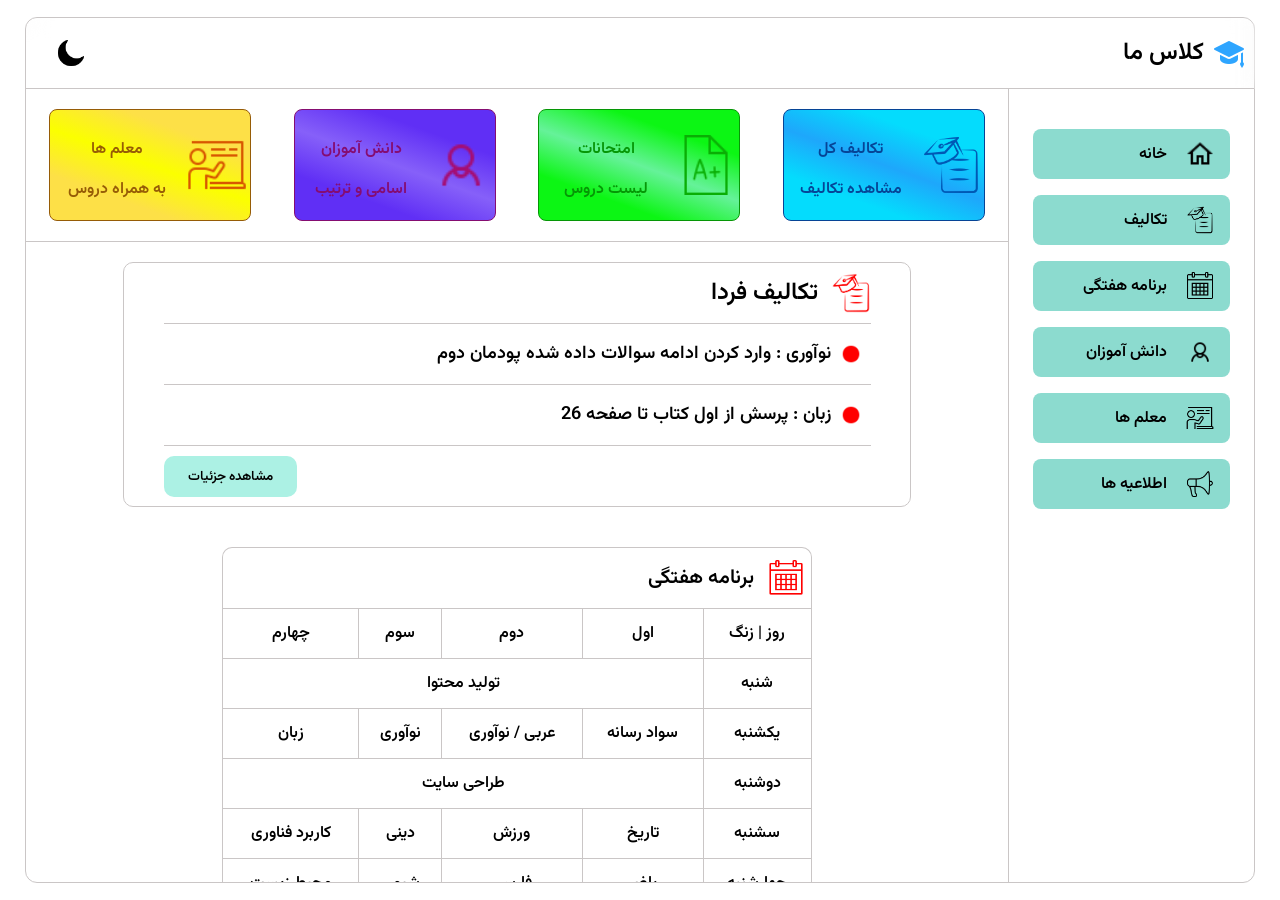
==== commit 43bc7fb6: "Merge remote changes" ====
--- a/index.html
+++ b/index.html
@@ -79,11 +79,12 @@
             </div>
             <div class="div-mtnf">
                 <div class="mtnf"></div>
-                <!-- <p class="mtnf-time" style="padding-top: 0;">منابع : </p>
+                <p class="mtnf-time" style="padding-top: 0; margin-top: -6px;">منابع : </p>
                 <p class="mtnf-time" style="padding: 0; margin-top: -16px;">
 
                     <span onclick="window.location.href = 'AllHomeWork.html?homework=24aban'">24 آبان</span>
-                </p> -->
+                </p>
+                <div class="mtnf-turk"><b>مهلت انجام تکالیف :</b> تا فردا یکشنبه <span>1405/09/01</span></div>
             </div>
         </div>
     </div>
@@ -211,48 +212,48 @@
                         </div>
 
 
+                        <!-- <div class="tksd">
+                            <div class="div-tk">
+                                <img src="icon/red.png" alt="" class="img-tk trfr">
+                            </div>
+                            <div class="div-fstk ijiefh">
+                                <p class="mtn-tk fstk fstk-1">تکلیفی برای فردا گفته نشده است .</p>
+                            </div>
+                            <div class="div-fstk">
+                                <p class="mtn-tk fstk salti"></p>
+                            </div>
+                        </div> -->
+
+
+                        <!--  -->
+                        <!--  -->
+                        <!--  -->
+
                         <div class="tksd">
                             <div class="div-tk">
                                 <img src="icon/red.png" alt="" class="img-tk trfr">
                             </div>
                             <div class="div-fstk ijiefh">
-                                <p class="mtn-tk fstk fstk-1">تکلیفی برای فردا گفته نشده است .</p>
-                            </div>
-                            <div class="div-fstk">
-                                <p class="mtn-tk fstk salti"></p>
-                            </div>
-                        </div>
-
-
-                        <!--  -->
-                        <!--  -->
-                        <!--  -->
-
-                        <!-- <div class="tksd">
+                                <p class="mtn-tk fstk fstk-1">نوآوری : 
+                                    وارد کردن ادامه سوالات داده شده پودمان دوم</p>
+                            </div>
+                            <div class="div-fstk">
+                                <p class="mtn-tk fstk salti"></p>
+                            </div>
+                        </div>
+
+                        <div class="tksd">
                             <div class="div-tk">
                                 <img src="icon/red.png" alt="" class="img-tk trfr">
                             </div>
                             <div class="div-fstk ijiefh">
-                                <p class="mtn-tk fstk fstk-1">فارسی : 
-                                    شعر صفحه 15 رو حفظ کنید</p>
-                            </div>
-                            <div class="div-fstk">
-                                <p class="mtn-tk fstk salti"></p>
-                            </div>
-                        </div> -->
-
-                        <!-- <div class="tksd">
-                            <div class="div-tk">
-                                <img src="icon/red.png" alt="" class="img-tk trfr">
-                            </div>
-                            <div class="div-fstk ijiefh">
-                                <p class="mtn-tk fstk fstk-2">کاربرد فناوری : 
-                                    پرسش از سوالات پودمان دو و وارد کردن سوالات پودمان اول در یک دفتر یا برگه A4 و وارد کردن سوالات داده شده پودمان دوم</p>
-                            </div>
-                            <div class="div-fstk">
-                                <p class="mtn-tk fstk salti"></p>
-                            </div>
-                        </div> -->
+                                <p class="mtn-tk fstk fstk-2">زبان : 
+                                    پرسش از اول کتاب تا صفحه 26</p>
+                            </div>
+                            <div class="div-fstk">
+                                <p class="mtn-tk fstk salti"></p>
+                            </div>
+                        </div>
 
                         <!-- <div class="tksd">
                             <div class="div-tk">
--- a/style.css
+++ b/style.css
@@ -326,6 +326,33 @@
 .div-mtnf {
     width: 100%;
     height: auto;
+}
+.mtnf-turk {
+    font-size: 16px;
+    padding: 8px;
+}
+@media (max-width: 700px) {
+    .mtnf-turk {
+        font-size: 14px;
+    }
+}
+@media (max-width: 420px) {
+    .mtnf-turk {
+        font-size: 13px;
+    }
+}
+@media (max-width: 380px) {
+    .mtnf-turk {
+        font-size: 12px;
+    }
+}
+@media (max-width: 350px) {
+    .mtnf-turk {
+        font-size: 10px;
+    }
+}
+.mtnf-turk span {
+    color: green;
 }
 .mtnf-time {
     text-align: justify;
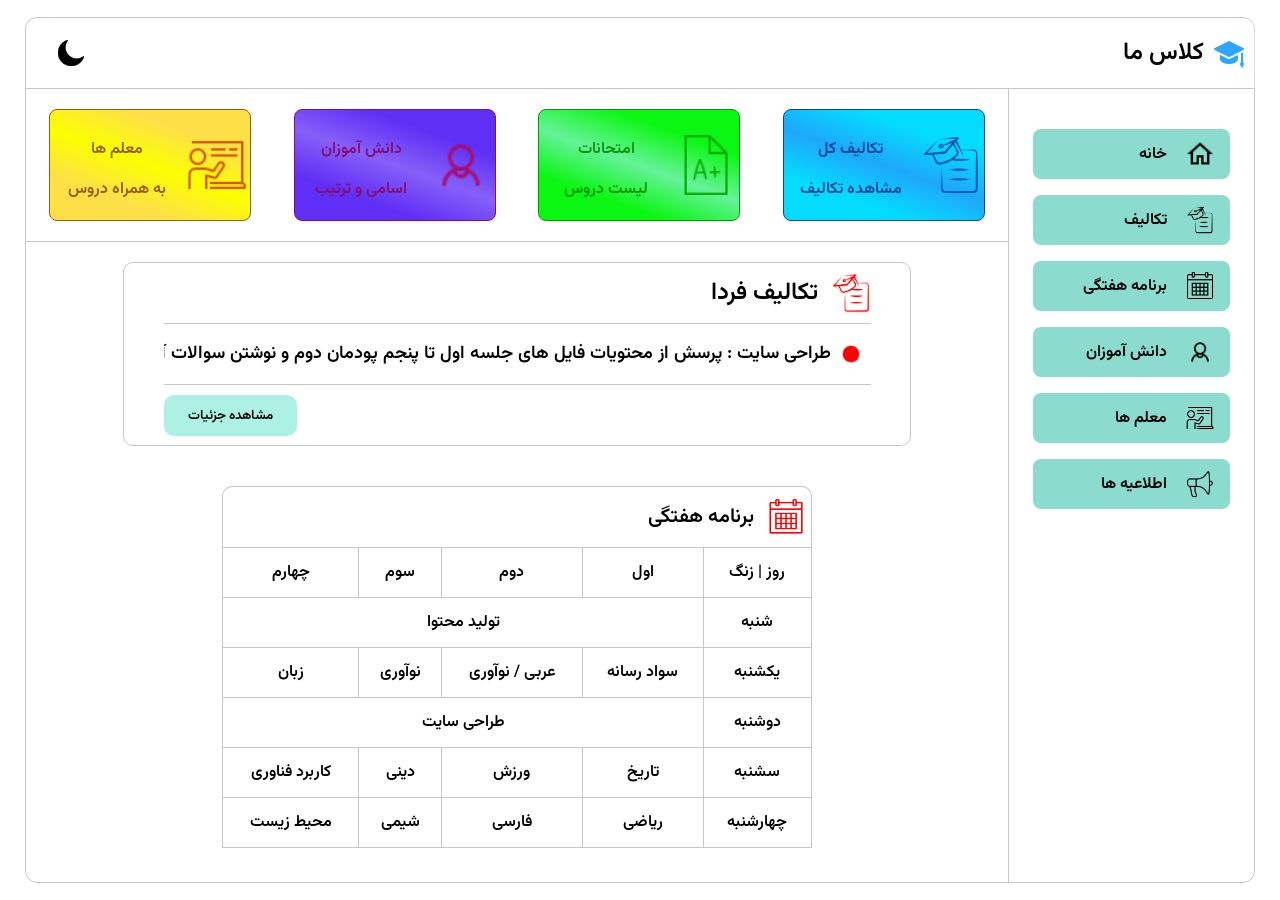
==== commit 6700c335: "Merge remote changes" ====
--- a/index.html
+++ b/index.html
@@ -78,13 +78,15 @@
                 <img src="icon/close.png" alt="" class="imgc">
             </div>
             <div class="div-mtnf">
-                <div class="mtnf"></div>
-                <p class="mtnf-time" style="padding-top: 0; margin-top: -6px;">منابع : </p>
-                <p class="mtnf-time" style="padding: 0; margin-top: -16px;">
-
-                    <span onclick="window.location.href = 'AllHomeWork.html?homework=24aban'">24 آبان</span>
-                </p>
-                <div class="mtnf-turk"><b>مهلت انجام تکالیف :</b> تا فردا یکشنبه <span>1405/09/01</span></div>
+                <div class="mtnf mtnf-random mtnf-random-red"></div>
+                <div class="mtnf-random mtnf-random-blue">
+                    <p class="mtnf-time" style="padding-top: 0;">منابع : </p>
+                    <p class="mtnf-time" style="padding: 0; margin-top: -16px;">
+                        <span onclick="window.location.href = 'AllHomeWork.html?homework=25aban'">25 آبان</span>
+                    </p>
+                </div>
+
+                <div class="mtnf-turk mtnf-random mtnf-random-green"><b>مهلت انجام تکالیف :</b> تا فردا دوشنبه <span>1405/09/02</span></div>
             </div>
         </div>
     </div>
@@ -234,15 +236,15 @@
                                 <img src="icon/red.png" alt="" class="img-tk trfr">
                             </div>
                             <div class="div-fstk ijiefh">
-                                <p class="mtn-tk fstk fstk-1">نوآوری : 
-                                    وارد کردن ادامه سوالات داده شده پودمان دوم</p>
-                            </div>
-                            <div class="div-fstk">
-                                <p class="mtn-tk fstk salti"></p>
-                            </div>
-                        </div>
-
-                        <div class="tksd">
+                                <p class="mtn-tk fstk fstk-1">طراحی سایت : 
+                                    پرسش از محتویات فایل های جلسه اول تا پنجم پودمان دوم و نوشتن سوالات آخر هر فایل در دفتر یا می تونید تایپ کنید و عکسش رو در گروه شاد ارسال کنید</p>
+                            </div>
+                            <div class="div-fstk">
+                                <p class="mtn-tk fstk salti"></p>
+                            </div>
+                        </div>
+
+                        <!-- <div class="tksd">
                             <div class="div-tk">
                                 <img src="icon/red.png" alt="" class="img-tk trfr">
                             </div>
@@ -253,7 +255,7 @@
                             <div class="div-fstk">
                                 <p class="mtn-tk fstk salti"></p>
                             </div>
-                        </div>
+                        </div> -->
 
                         <!-- <div class="tksd">
                             <div class="div-tk">
--- a/style.css
+++ b/style.css
@@ -430,8 +430,10 @@
     padding-bottom: 5px;
     padding-top: 5px;
     border-radius: 18px;
+    color: white;
     border: 2px solid rgb(196, 255, 242);
-    background-color: rgb(241, 241, 241);
+    background-color: rgb(33 113 191);
+    /* background-color: rgb(241, 241, 241); */
     box-shadow: 1px 1px 1px 1px rgb(161, 161, 161);
     cursor: pointer;
     transition: all 0.15s ease;
@@ -447,6 +449,158 @@
 .mtnf-line {
     margin-top: 10px;
     line-height: 1.9;
+}
+.mtnf-random {
+    border-radius: 6px;
+    border: 2px solid rgb(196, 255, 242);
+    background-color: rgb(241, 241, 241);
+    width: 90%;
+    margin-right: -8px;
+    margin-bottom: 6px;
+}
+.mtnf-random-green {
+    box-shadow: 5px 0px 0px rgb(0, 255, 13);
+}
+@media (min-width: 300px) {
+    .mtnf-random-green {
+        width: 87%;
+    }
+}
+@media (min-width: 350px) {
+    .mtnf-random-green {
+        width: 90%;
+    }
+}
+@media (min-width: 400px) {
+    .mtnf-random-green {
+        width: 91%;
+    }
+}
+@media (min-width: 500px) {
+    .mtnf-random-green {
+        width: 93%;
+    }
+}
+@media (min-width: 600px) {
+    .mtnf-random-green {
+        width: 94%;
+    }
+}
+@media (min-width: 701px) {
+    .mtnf-random-green {
+        width: 93%;
+    }
+}
+@media (min-width: 800px) {
+    .mtnf-random-green {
+        width: 94%;
+    }
+}
+@media (min-width: 1001px) {
+    .mtnf-random-green {
+        width: 92%;
+    }
+}
+@media (min-width: 1200px) {
+    .mtnf-random-green {
+        width: 94%;
+    }
+}
+@media (min-width: 1700px) {
+    .mtnf-random-green {
+        width: 95%;
+    }
+}
+.mtnf-random-red {
+    box-shadow: 5px 0px 0px rgb(255, 0, 0);
+}
+@media (min-width: 300px) {
+    .mtnf-random-red {
+        width: 82%;
+    }
+}
+@media (min-width: 350px) {
+    .mtnf-random-red {
+        width: 85%;
+    }
+}
+@media (min-width: 420px) {
+    .mtnf-random-red {
+        width: 87%;
+    }
+}
+@media (min-width: 500px) {
+    .mtnf-random-red {
+        width: 89%;
+    }
+}
+@media (min-width: 580px) {
+    .mtnf-random-red {
+        width: 91%;
+    }
+}
+@media (min-width: 701px) {
+    .mtnf-random-red {
+        width: 90%;
+    }
+}
+@media (min-width: 850px) {
+    .mtnf-random-red {
+        width: 91.4%;
+    }
+}
+@media (min-width: 1001px) {
+    .mtnf-random-red {
+        width: 88%;
+    }
+}
+@media (min-width: 1200px) {
+    .mtnf-random-red {
+        width: 91%;
+    }
+}
+@media (min-width: 1400px) {
+    .mtnf-random-red {
+        width: 92%;
+    }
+}
+@media (min-width: 1700px) {
+    .mtnf-random-red {
+        width: 92.8%;
+    }
+}
+.mtnf-random-blue {
+    box-shadow: 5px 0px 0px rgb(0, 38, 255);
+}
+@media (min-width: 300px) {
+    .mtnf-random-blue {
+        width: 93%;
+    }
+}
+@media (min-width: 350px) {
+    .mtnf-random-blue {
+        width: 95%;
+    }
+}
+@media (min-width: 500px) {
+    .mtnf-random-blue {
+        width: 96.5%;
+    }
+}
+@media (min-width: 580px) {
+    .mtnf-random-blue {
+        width: 97%;
+    }
+}
+@media (min-width: 1001px) {
+    .mtnf-random-blue {
+        width: 95%;
+    }
+}
+@media (min-width: 1200px) {
+    .mtnf-random-blue {
+        width: 97%;
+    }
 }
 .div-mtnf:nth-child(2) {
     padding: 0px 15px 0px 0px;
@@ -894,7 +1048,9 @@
 .a-1 {
     text-decoration: none;
 }
-
+.deta-fstk {
+    background-color: #8cadad;
+}
 
 
 
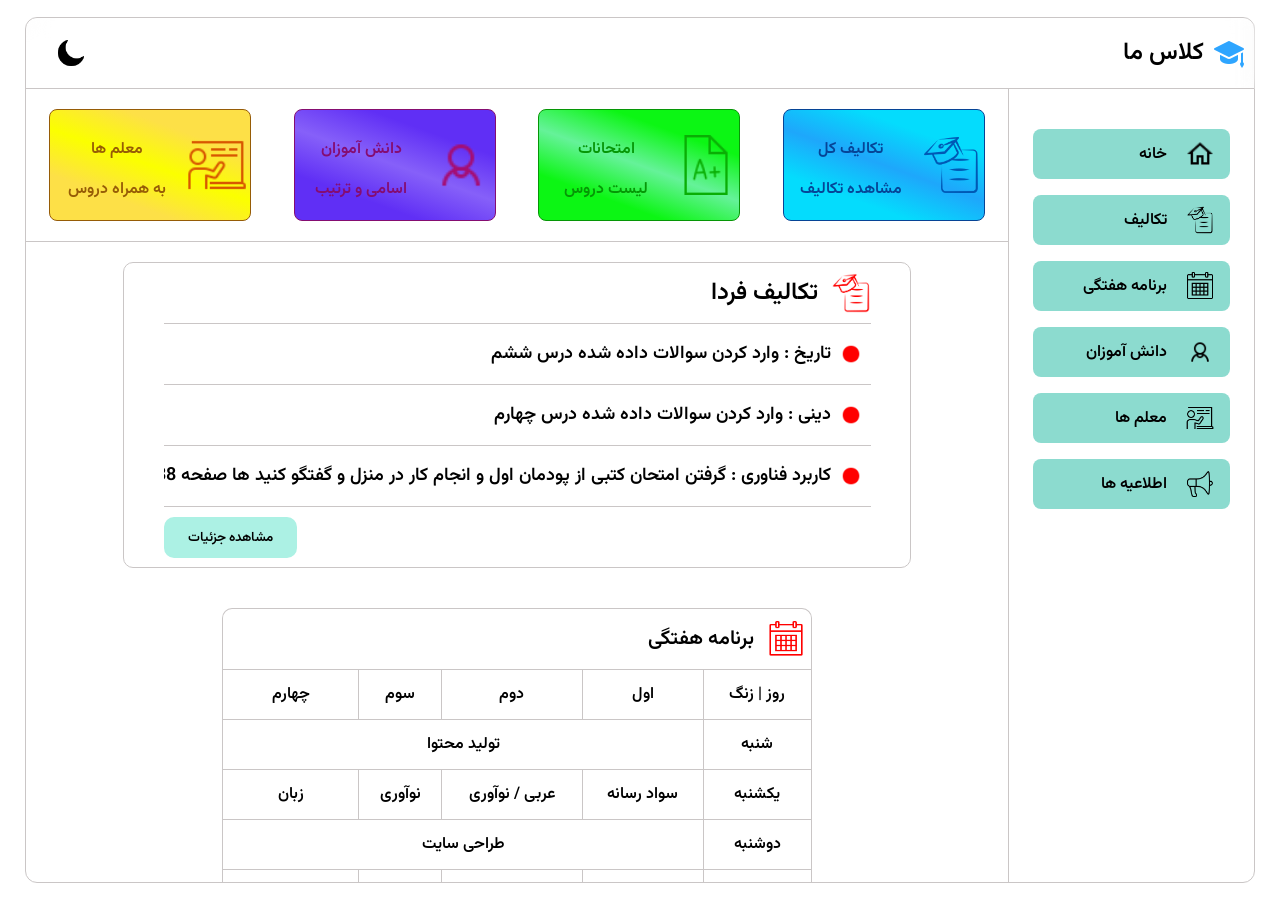
==== commit 7a33454b: "Merge remote changes" ====
--- a/index.html
+++ b/index.html
@@ -82,11 +82,11 @@
                 <div class="mtnf-random mtnf-random-blue">
                     <p class="mtnf-time" style="padding-top: 0;">منابع : </p>
                     <p class="mtnf-time" style="padding: 0; margin-top: -16px;">
-                        <span onclick="window.location.href = 'AllHomeWork.html?homework=25aban'">25 آبان</span>
+                        <span onclick="window.location.href = 'AllHomeWork.html?homework=26aban'">26 آبان</span>
                     </p>
                 </div>
 
-                <div class="mtnf-turk mtnf-random mtnf-random-green"><b>مهلت انجام تکالیف :</b> تا فردا دوشنبه <span>1405/09/02</span></div>
+                <div class="mtnf-turk mtnf-random mtnf-random-green"><b>مهلت انجام تکالیف :</b> تا فردا سشنبه <span>1405/09/03</span></div>
             </div>
         </div>
     </div>
@@ -236,39 +236,39 @@
                                 <img src="icon/red.png" alt="" class="img-tk trfr">
                             </div>
                             <div class="div-fstk ijiefh">
-                                <p class="mtn-tk fstk fstk-1">طراحی سایت : 
-                                    پرسش از محتویات فایل های جلسه اول تا پنجم پودمان دوم و نوشتن سوالات آخر هر فایل در دفتر یا می تونید تایپ کنید و عکسش رو در گروه شاد ارسال کنید</p>
-                            </div>
-                            <div class="div-fstk">
-                                <p class="mtn-tk fstk salti"></p>
-                            </div>
-                        </div>
-
-                        <!-- <div class="tksd">
+                                <p class="mtn-tk fstk fstk-1">تاریخ : 
+                                    وارد کردن سوالات داده شده درس ششم</p>
+                            </div>
+                            <div class="div-fstk">
+                                <p class="mtn-tk fstk salti"></p>
+                            </div>
+                        </div>
+
+                        <div class="tksd">
                             <div class="div-tk">
                                 <img src="icon/red.png" alt="" class="img-tk trfr">
                             </div>
                             <div class="div-fstk ijiefh">
-                                <p class="mtn-tk fstk fstk-2">زبان : 
-                                    پرسش از اول کتاب تا صفحه 26</p>
-                            </div>
-                            <div class="div-fstk">
-                                <p class="mtn-tk fstk salti"></p>
-                            </div>
-                        </div> -->
-
-                        <!-- <div class="tksd">
+                                <p class="mtn-tk fstk fstk-2">دینی : 
+                                    وارد کردن سوالات داده شده درس چهارم</p>
+                            </div>
+                            <div class="div-fstk">
+                                <p class="mtn-tk fstk salti"></p>
+                            </div>
+                        </div>
+
+                        <div class="tksd">
                             <div class="div-tk">
                                 <img src="icon/red.png" alt="" class="img-tk trfr">
                             </div>
                             <div class="div-fstk ijiefh">
-                                <p class="mtn-tk fstk fstk-3">زبان : 
-                                    پرسش از اول کتاب تا صفحه 24 ، خوندن و معنی کردن reading رو بلد باشید میپرسه و وارد کردن جواب تمرین reading صفحه 25</p>
-                            </div>
-                            <div class="div-fstk">
-                                <p class="mtn-tk fstk salti"></p>
-                            </div>
-                        </div> -->
+                                <p class="mtn-tk fstk fstk-3">کاربرد فناوری : 
+                                    گرفتن امتحان کتبی از پودمان اول و انجام کار در منزل و گفتگو کنید ها صفحه 38 تا 40 و وارد کردن سوالات پودمان اول در دفتر یا برگه A4 (اونایی که نیاوردن) و وارد کردن ادامه سوالات داده شده پودمان دوم</p>
+                            </div>
+                            <div class="div-fstk">
+                                <p class="mtn-tk fstk salti"></p>
+                            </div>
+                        </div>
 
                         <!-- <div class="tksd">
                             <div class="div-tk">
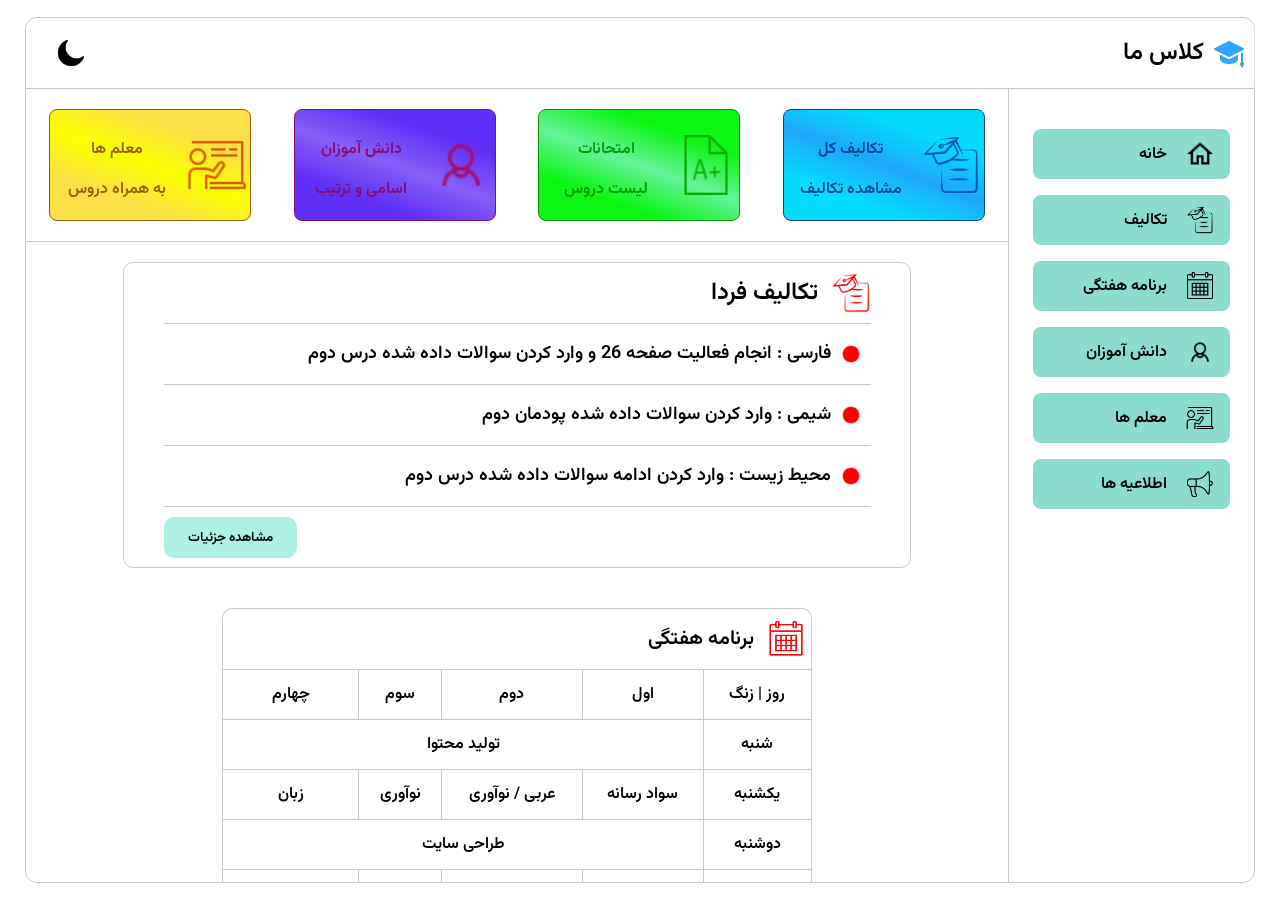
==== commit bece7796: "Merge remote changes" ====
--- a/index.html
+++ b/index.html
@@ -82,11 +82,11 @@
                 <div class="mtnf-random mtnf-random-blue">
                     <p class="mtnf-time" style="padding-top: 0;">منابع : </p>
                     <p class="mtnf-time" style="padding: 0; margin-top: -16px;">
-                        <span onclick="window.location.href = 'AllHomeWork.html?homework=26aban'">26 آبان</span>
+                        <span onclick="window.location.href = 'AllHomeWork.html?homework=27aban'">27 آبان</span>
                     </p>
                 </div>
 
-                <div class="mtnf-turk mtnf-random mtnf-random-green"><b>مهلت انجام تکالیف :</b> تا فردا سشنبه <span>1405/09/03</span></div>
+                <div class="mtnf-turk mtnf-random mtnf-random-green"><b>مهلت انجام تکالیف :</b> تا فردا چهارشنبه <span>1405/09/04</span></div>
             </div>
         </div>
     </div>
@@ -236,8 +236,8 @@
                                 <img src="icon/red.png" alt="" class="img-tk trfr">
                             </div>
                             <div class="div-fstk ijiefh">
-                                <p class="mtn-tk fstk fstk-1">تاریخ : 
-                                    وارد کردن سوالات داده شده درس ششم</p>
+                                <p class="mtn-tk fstk fstk-1">فارسی : 
+                                    انجام فعالیت صفحه 26 و وارد کردن سوالات داده شده درس دوم</p>
                             </div>
                             <div class="div-fstk">
                                 <p class="mtn-tk fstk salti"></p>
@@ -249,8 +249,8 @@
                                 <img src="icon/red.png" alt="" class="img-tk trfr">
                             </div>
                             <div class="div-fstk ijiefh">
-                                <p class="mtn-tk fstk fstk-2">دینی : 
-                                    وارد کردن سوالات داده شده درس چهارم</p>
+                                <p class="mtn-tk fstk fstk-2">شیمی : 
+                                    وارد کردن سوالات داده شده پودمان دوم</p>
                             </div>
                             <div class="div-fstk">
                                 <p class="mtn-tk fstk salti"></p>
@@ -262,8 +262,8 @@
                                 <img src="icon/red.png" alt="" class="img-tk trfr">
                             </div>
                             <div class="div-fstk ijiefh">
-                                <p class="mtn-tk fstk fstk-3">کاربرد فناوری : 
-                                    گرفتن امتحان کتبی از پودمان اول و انجام کار در منزل و گفتگو کنید ها صفحه 38 تا 40 و وارد کردن سوالات پودمان اول در دفتر یا برگه A4 (اونایی که نیاوردن) و وارد کردن ادامه سوالات داده شده پودمان دوم</p>
+                                <p class="mtn-tk fstk fstk-3">محیط زیست : 
+                                    وارد کردن ادامه سوالات داده شده درس دوم</p>
                             </div>
                             <div class="div-fstk">
                                 <p class="mtn-tk fstk salti"></p>
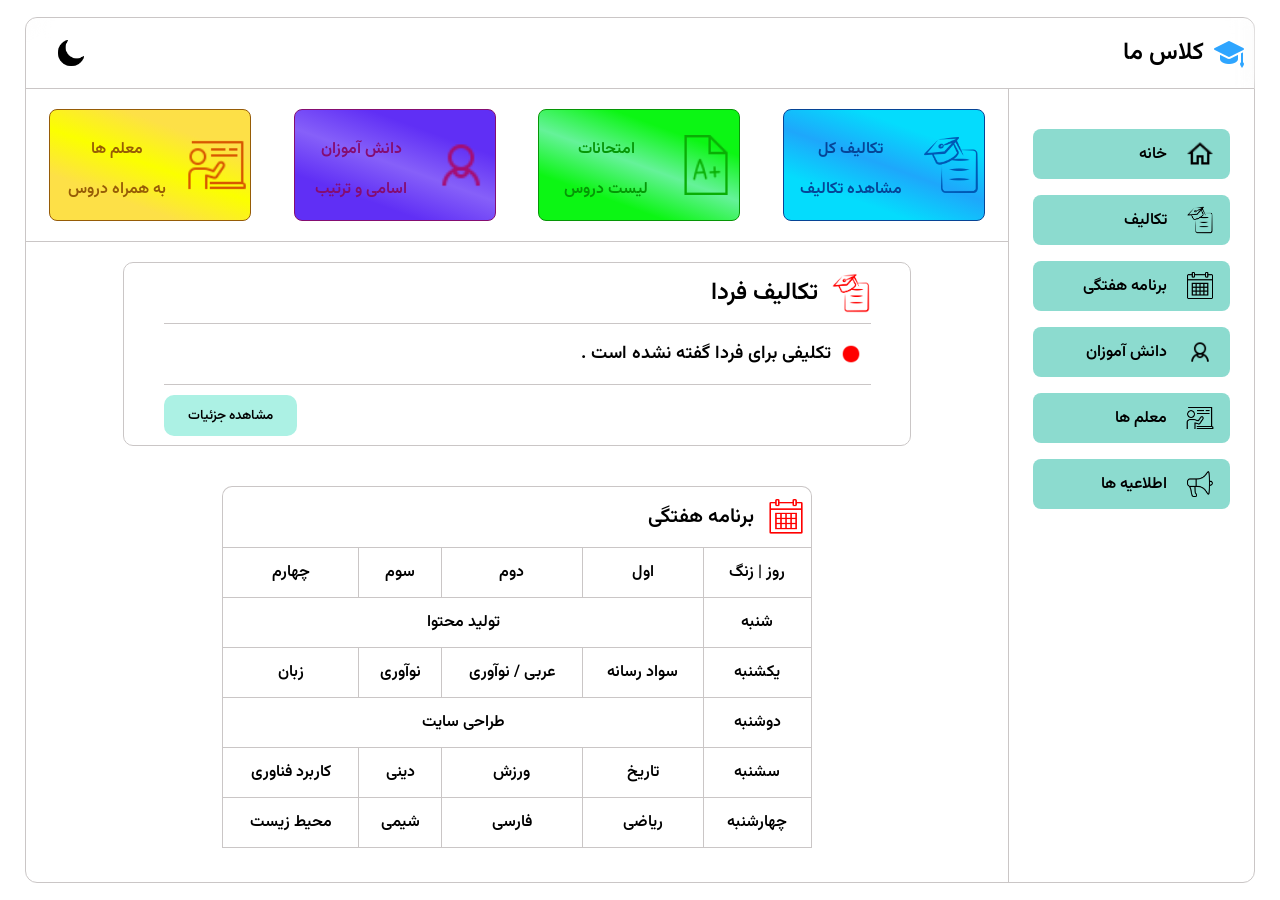
==== commit 91708163: "Merge remote changes" ====
--- a/index.html
+++ b/index.html
@@ -79,14 +79,14 @@
             </div>
             <div class="div-mtnf">
                 <div class="mtnf mtnf-random mtnf-random-red"></div>
-                <div class="mtnf-random mtnf-random-blue">
+                <!-- <div class="mtnf-random mtnf-random-blue">
                     <p class="mtnf-time" style="padding-top: 0;">منابع : </p>
                     <p class="mtnf-time" style="padding: 0; margin-top: -16px;">
                         <span onclick="window.location.href = 'AllHomeWork.html?homework=27aban'">27 آبان</span>
                     </p>
                 </div>
 
-                <div class="mtnf-turk mtnf-random mtnf-random-green"><b>مهلت انجام تکالیف :</b> تا فردا چهارشنبه <span>1405/09/04</span></div>
+                <div class="mtnf-turk mtnf-random mtnf-random-green"><b>مهلت انجام تکالیف :</b> تا فردا چهارشنبه <span>1405/09/04</span></div> -->
             </div>
         </div>
     </div>
@@ -214,24 +214,24 @@
                         </div>
 
 
+                        <div class="tksd">
+                            <div class="div-tk">
+                                <img src="icon/red.png" alt="" class="img-tk trfr">
+                            </div>
+                            <div class="div-fstk ijiefh">
+                                <p class="mtn-tk fstk fstk-1">تکلیفی برای فردا گفته نشده است .</p>
+                            </div>
+                            <div class="div-fstk">
+                                <p class="mtn-tk fstk salti"></p>
+                            </div>
+                        </div>
+
+
+                        <!--  -->
+                        <!--  -->
+                        <!--  -->
+
                         <!-- <div class="tksd">
-                            <div class="div-tk">
-                                <img src="icon/red.png" alt="" class="img-tk trfr">
-                            </div>
-                            <div class="div-fstk ijiefh">
-                                <p class="mtn-tk fstk fstk-1">تکلیفی برای فردا گفته نشده است .</p>
-                            </div>
-                            <div class="div-fstk">
-                                <p class="mtn-tk fstk salti"></p>
-                            </div>
-                        </div> -->
-
-
-                        <!--  -->
-                        <!--  -->
-                        <!--  -->
-
-                        <div class="tksd">
                             <div class="div-tk">
                                 <img src="icon/red.png" alt="" class="img-tk trfr">
                             </div>
@@ -242,9 +242,9 @@
                             <div class="div-fstk">
                                 <p class="mtn-tk fstk salti"></p>
                             </div>
-                        </div>
-
-                        <div class="tksd">
+                        </div> -->
+
+                        <!-- <div class="tksd">
                             <div class="div-tk">
                                 <img src="icon/red.png" alt="" class="img-tk trfr">
                             </div>
@@ -255,9 +255,9 @@
                             <div class="div-fstk">
                                 <p class="mtn-tk fstk salti"></p>
                             </div>
-                        </div>
-
-                        <div class="tksd">
+                        </div> -->
+
+                        <!-- <div class="tksd">
                             <div class="div-tk">
                                 <img src="icon/red.png" alt="" class="img-tk trfr">
                             </div>
@@ -268,7 +268,7 @@
                             <div class="div-fstk">
                                 <p class="mtn-tk fstk salti"></p>
                             </div>
-                        </div>
+                        </div> -->
 
                         <!-- <div class="tksd">
                             <div class="div-tk">
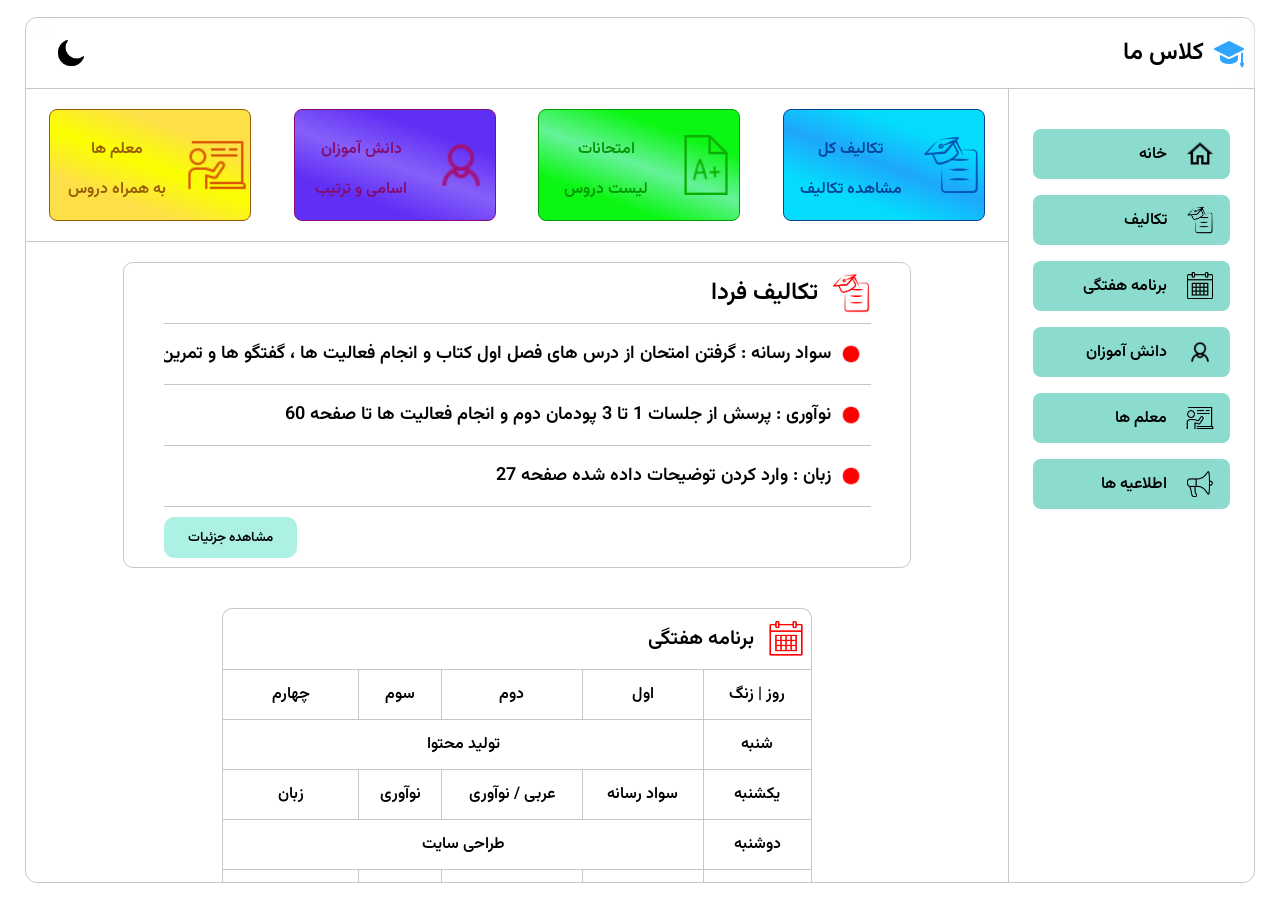
==== commit e8d3e018: "Merge remote changes" ====
--- a/index.html
+++ b/index.html
@@ -79,14 +79,14 @@
             </div>
             <div class="div-mtnf">
                 <div class="mtnf mtnf-random mtnf-random-red"></div>
-                <!-- <div class="mtnf-random mtnf-random-blue">
+                <div class="mtnf-random mtnf-random-blue">
                     <p class="mtnf-time" style="padding-top: 0;">منابع : </p>
                     <p class="mtnf-time" style="padding: 0; margin-top: -16px;">
-                        <span onclick="window.location.href = 'AllHomeWork.html?homework=27aban'">27 آبان</span>
+                        <span onclick="window.location.href = 'AllHomeWork.html?homework=1azar'">1 آذر</span>
                     </p>
                 </div>
 
-                <div class="mtnf-turk mtnf-random mtnf-random-green"><b>مهلت انجام تکالیف :</b> تا فردا چهارشنبه <span>1405/09/04</span></div> -->
+                <div class="mtnf-turk mtnf-random mtnf-random-green"><b>مهلت انجام تکالیف :</b> تا فردا یکشنبه <span>1405/09/08</span></div>
             </div>
         </div>
     </div>
@@ -214,61 +214,61 @@
                         </div>
 
 
+                        <!-- <div class="tksd">
+                            <div class="div-tk">
+                                <img src="icon/red.png" alt="" class="img-tk trfr">
+                            </div>
+                            <div class="div-fstk ijiefh">
+                                <p class="mtn-tk fstk fstk-1">تکلیفی برای فردا گفته نشده است .</p>
+                            </div>
+                            <div class="div-fstk">
+                                <p class="mtn-tk fstk salti"></p>
+                            </div>
+                        </div> -->
+
+
+                        <!--  -->
+                        <!--  -->
+                        <!--  -->
+
                         <div class="tksd">
                             <div class="div-tk">
                                 <img src="icon/red.png" alt="" class="img-tk trfr">
                             </div>
                             <div class="div-fstk ijiefh">
-                                <p class="mtn-tk fstk fstk-1">تکلیفی برای فردا گفته نشده است .</p>
-                            </div>
-                            <div class="div-fstk">
-                                <p class="mtn-tk fstk salti"></p>
-                            </div>
-                        </div>
-
-
-                        <!--  -->
-                        <!--  -->
-                        <!--  -->
-
-                        <!-- <div class="tksd">
+                                <p class="mtn-tk fstk fstk-1">سواد رسانه : 
+                                    گرفتن امتحان از درس های فصل اول کتاب و انجام فعالیت ها ، گفتگو ها و تمرین ها تا صفحه 80 و وارد کردن سوالات داده شده درس نهم</p>
+                            </div>
+                            <div class="div-fstk">
+                                <p class="mtn-tk fstk salti"></p>
+                            </div>
+                        </div>
+
+                        <div class="tksd">
                             <div class="div-tk">
                                 <img src="icon/red.png" alt="" class="img-tk trfr">
                             </div>
                             <div class="div-fstk ijiefh">
-                                <p class="mtn-tk fstk fstk-1">فارسی : 
-                                    انجام فعالیت صفحه 26 و وارد کردن سوالات داده شده درس دوم</p>
-                            </div>
-                            <div class="div-fstk">
-                                <p class="mtn-tk fstk salti"></p>
-                            </div>
-                        </div> -->
-
-                        <!-- <div class="tksd">
+                                <p class="mtn-tk fstk fstk-2">نوآوری : 
+                                    پرسش از جلسات 1 تا 3 پودمان دوم و انجام فعالیت ها تا صفحه 60</p>
+                            </div>
+                            <div class="div-fstk">
+                                <p class="mtn-tk fstk salti"></p>
+                            </div>
+                        </div>
+
+                        <div class="tksd">
                             <div class="div-tk">
                                 <img src="icon/red.png" alt="" class="img-tk trfr">
                             </div>
                             <div class="div-fstk ijiefh">
-                                <p class="mtn-tk fstk fstk-2">شیمی : 
-                                    وارد کردن سوالات داده شده پودمان دوم</p>
-                            </div>
-                            <div class="div-fstk">
-                                <p class="mtn-tk fstk salti"></p>
-                            </div>
-                        </div> -->
-
-                        <!-- <div class="tksd">
-                            <div class="div-tk">
-                                <img src="icon/red.png" alt="" class="img-tk trfr">
-                            </div>
-                            <div class="div-fstk ijiefh">
-                                <p class="mtn-tk fstk fstk-3">محیط زیست : 
-                                    وارد کردن ادامه سوالات داده شده درس دوم</p>
-                            </div>
-                            <div class="div-fstk">
-                                <p class="mtn-tk fstk salti"></p>
-                            </div>
-                        </div> -->
+                                <p class="mtn-tk fstk fstk-3">زبان : 
+                                    وارد کردن توضیحات داده شده صفحه 27</p>
+                            </div>
+                            <div class="div-fstk">
+                                <p class="mtn-tk fstk salti"></p>
+                            </div>
+                        </div>
 
                         <!-- <div class="tksd">
                             <div class="div-tk">
